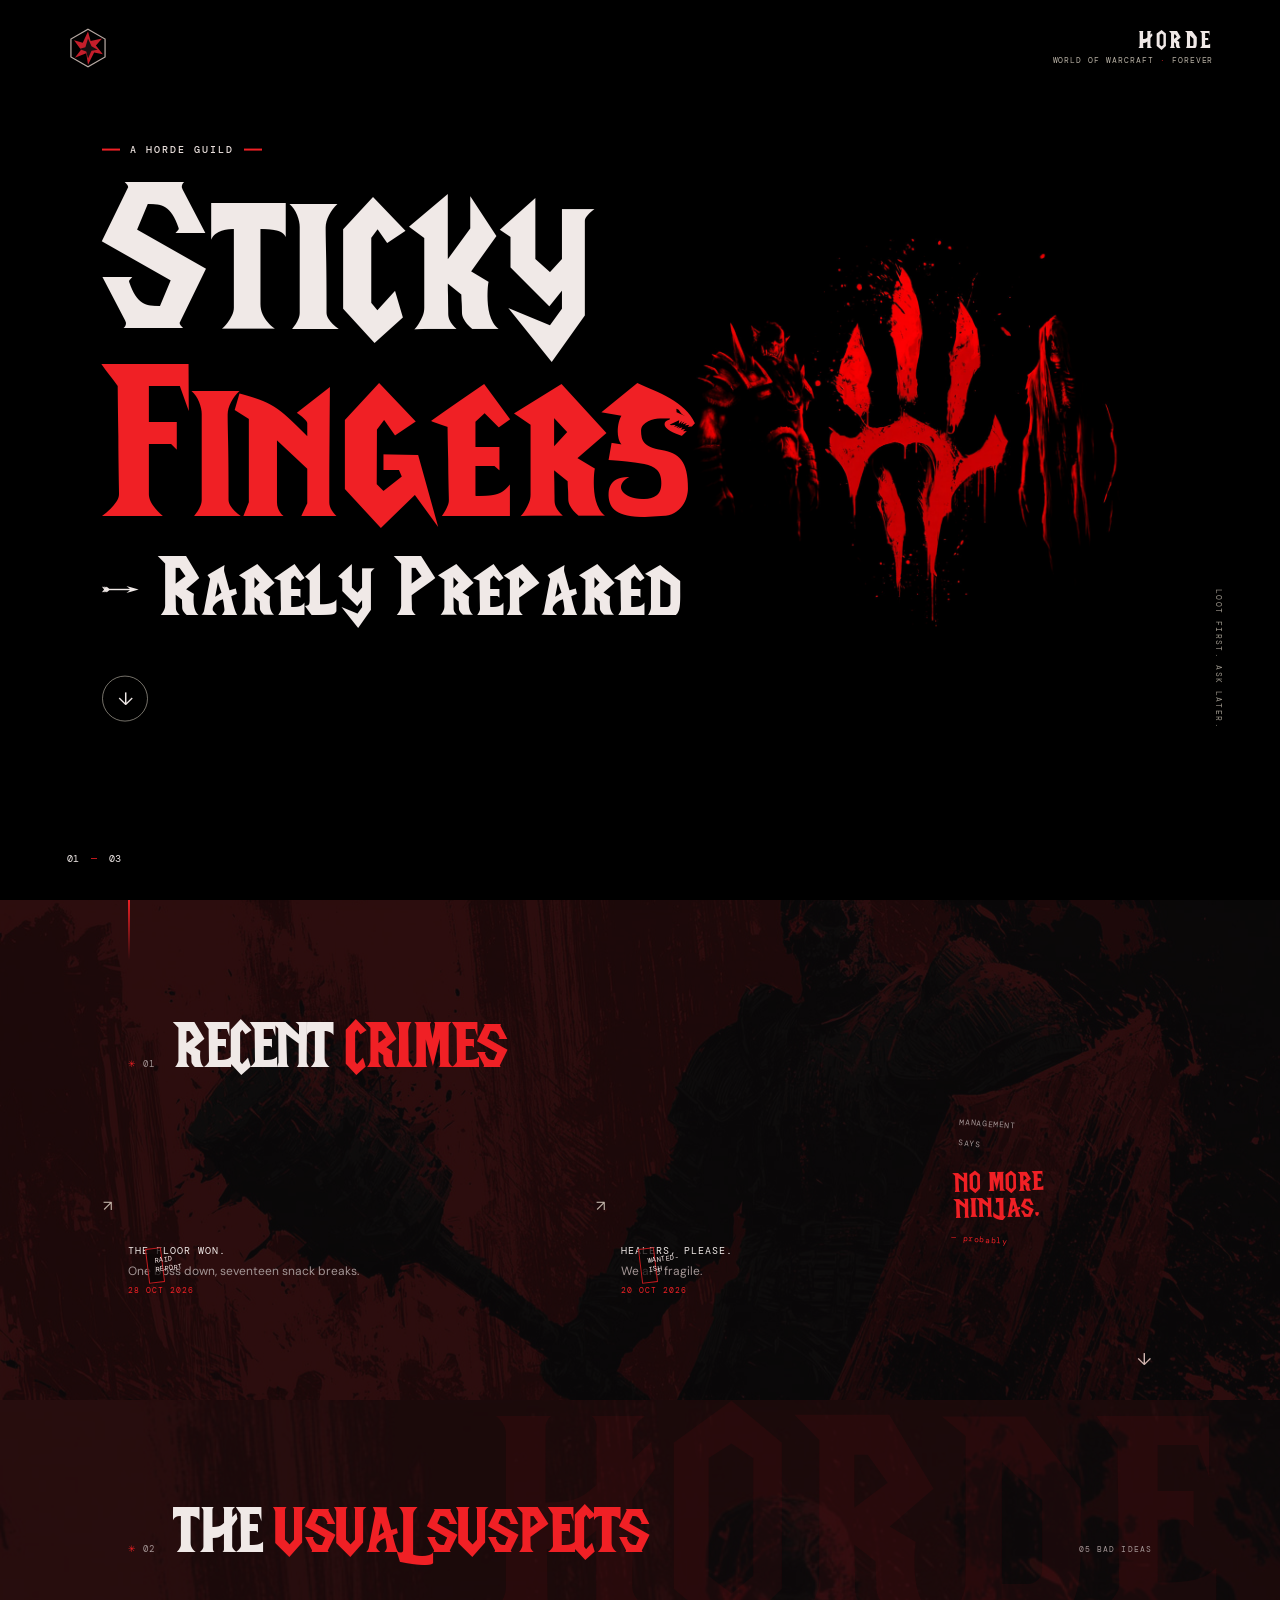
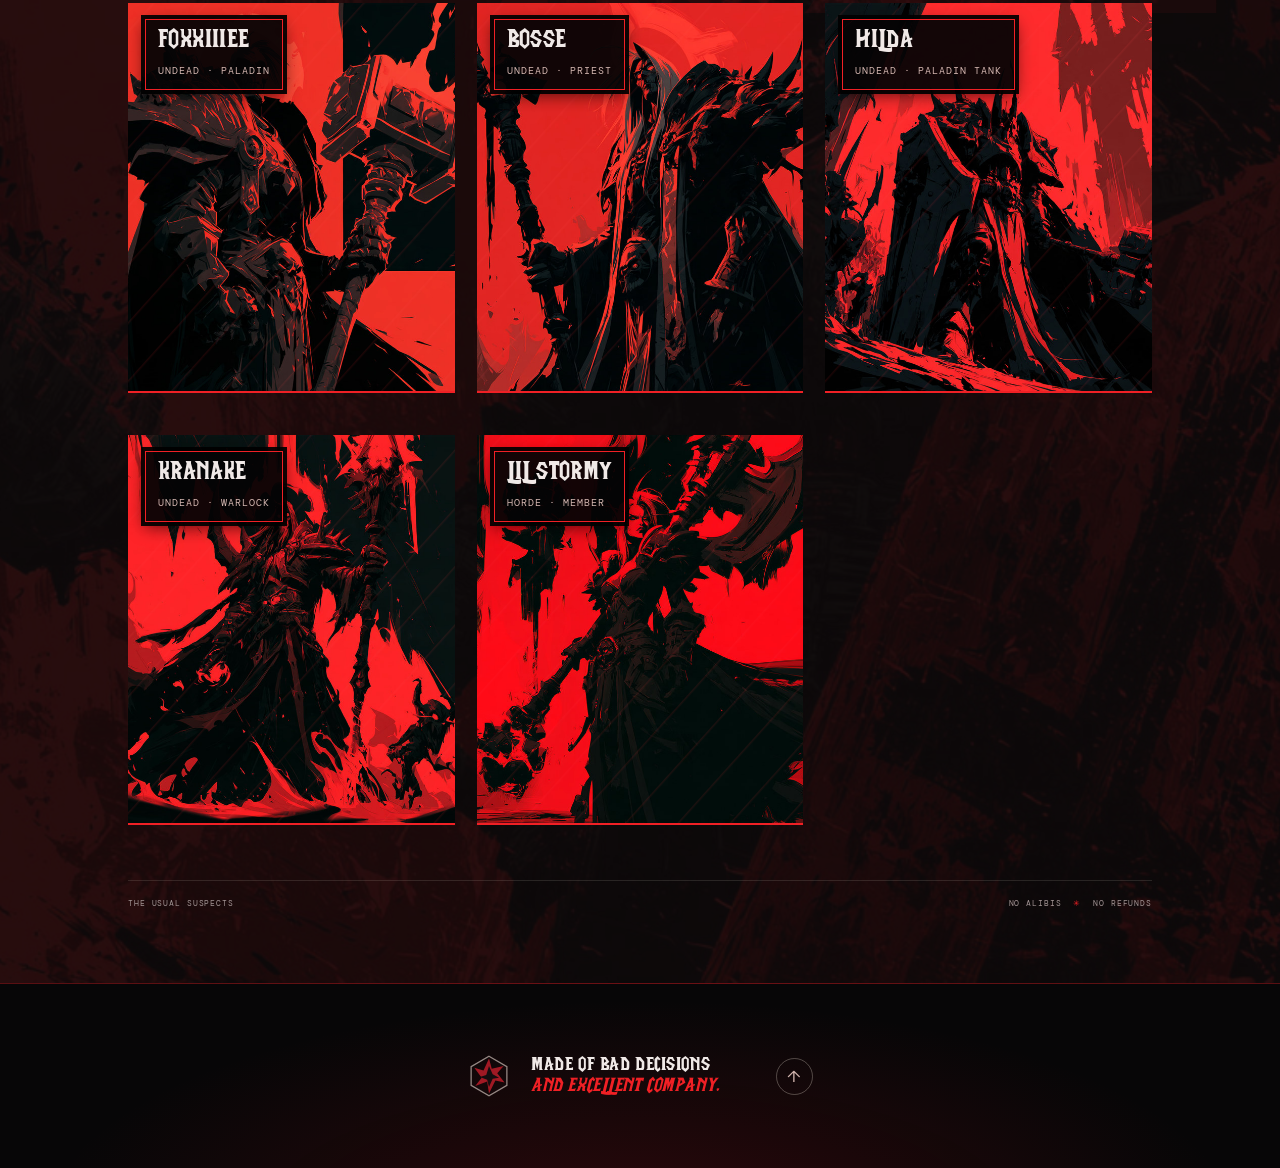
==== index.html @ 840522ec "Restyle roster cards and add Stormy video Co-authored-by: Copilot <223556219+Copilot@users.noreply.g" ====
<!doctype html>
<html lang="en">
  <head>
    <meta charset="utf-8">
    <meta name="viewport" content="width=device-width, initial-scale=1">
    <meta name="theme-color" content="#100f10">
    <meta name="description" content="Sticky Fingers - Rarely Prepared. Horde guild. WoW Forever.">
    <title>Sticky Fingers - Rarely Prepared</title>
    <link rel="icon" type="image/svg+xml" href="assets/sigil.svg">
    <link rel="stylesheet" href="styles.css">
    <script src="script.js" defer></script>
  </head>
  <body class="intro-active">
    <a class="skip-link" href="#main">Skip intro</a>

    <div class="intro" id="intro">
      <img class="intro__art" src="orc2.jpg" alt="">
      <video class="intro__video" muted playsinline aria-hidden="true">
        <source src="assets/intro.mp4" type="video/mp4">
      </video>
      <div class="intro__shade"></div>
      <a class="intro__identity" href="#main" aria-label="Enter Sticky Fingers, Horde guild">
        <img src="assets/sigil.svg" width="72" height="72" alt="">
        <span><b>Sticky<br>Fingers</b><i>HORDE · WORLD OF WARCRAFT FOREVER</i></span>
      </a>
      <button class="intro__skip" id="skipIntro" type="button" aria-label="Skip intro">SKIP <span>↗</span></button>
      <div class="intro__progress"><span></span></div>
    </div>

    <main id="main">
      <section class="cover" id="top" aria-labelledby="guildName">
        <img class="cover__art" src="orc2.jpg" alt="">
        <div class="cover__wash"></div>
        <header class="masthead">
          <a class="masthead__sigil" href="#top" aria-label="Sticky Fingers home"><img src="assets/sigil.svg" alt=""></a>
          <div class="masthead__edition"><b>HORDE</b><span>WORLD OF WARCRAFT <i>·</i> FOREVER</span></div>
        </header>
        <div class="cover__title">
          <span class="cover__overline"><i></i> A HORDE GUILD <i></i></span>
          <h1 id="guildName">Sticky<br><em>Fingers</em><span class="cover__tagline">- Rarely Prepared</span></h1>
          <a class="cover__scroll" href="#dispatches" aria-label="Scroll to dispatches"><span>↓</span></a>
        </div>
        <span class="cover__side-note">LOOT FIRST. ASK LATER.</span>
        <span class="cover__number">01 <i>—</i> 03</span>
      </section>

      <section class="dispatches" id="dispatches" aria-label="Guild dispatches">
        <div class="dispatches__heading">
          <span class="section-mark"><i>✳</i> 01</span>
          <h2>Recent <em>crimes</em></h2>
        </div>
        <div class="story-grid" id="eventGrid" aria-live="polite">
          <div class="dispatches__scribble" aria-label="Management says: no more ninjas">
            <span>MANAGEMENT<br>SAYS</span>
            <b>no more<br>ninjas.</b>
            <i>— probably</i>
          </div>
        </div>
        <p class="events-status" id="eventsStatus" role="status" aria-live="polite">Loading dispatches…</p>
        <a class="dispatches__more" href="#crew" aria-label="See the guild roster">↓</a>
      </section>

      <dialog class="event-dialog" id="eventDialog" aria-labelledby="eventDialogTitle">
        <article class="event-dialog__panel">
          <header class="event-dialog__header">
            <span class="event-dialog__category" id="eventDialogCategory"></span>
            <button class="event-dialog__close" id="closeEventDialog" type="button" aria-label="Close event details">×</button>
          </header>
          <div class="event-dialog__portrait-wrap" id="eventDialogPortraitWrap" hidden>
            <img class="event-dialog__portrait" id="eventDialogPortrait" alt="">
            <video class="event-dialog__portrait-video" id="eventDialogPortraitVideo" muted playsinline loop></video>
          </div>
          <time class="event-dialog__date" id="eventDialogDate"></time>
          <h2 id="eventDialogTitle"></h2>
          <p class="event-dialog__description" id="eventDialogDescription"></p>
          <div class="event-dialog__details" id="eventDialogDetails"></div>
          <dl class="event-dialog__meta" id="eventDialogMeta"></dl>
          <span class="event-dialog__sigil" aria-hidden="true">✳</span>
        </article>
      </dialog>

      <section class="crew" id="crew" aria-labelledby="crewTitle">
        <div class="crew__heading">
          <span class="section-mark"><i>✳</i> 02</span>
          <h2 id="crewTitle">The <em>usual suspects</em></h2>
          <span class="crew__count" id="crewCount">LOADING ROSTER</span>
        </div>
        <div class="crew-grid" id="crewGrid" aria-live="polite"></div>
        <p class="events-status" id="rosterStatus" role="status" aria-live="polite">Loading roster…</p>
        <div class="crew__foot"><span>THE USUAL SUSPECTS</span><span>NO ALIBIS <i>✳</i> NO REFUNDS</span></div>
      </section>

      <footer class="colophon">
        <img src="assets/sigil.svg" alt="" width="44" height="44">
        <p>Made of bad decisions<br><em>and excellent company.</em></p>
        <a href="#top" aria-label="Back to top">↑</a>
      </footer>
    </main>
  </body>
</html>
---- styles.css ----
@import url('https://fonts.googleapis.com/css2?family=Barlow+Condensed:wght@500;600;700;800;900&family=DM+Mono:wght@400;500&family=DM+Sans:wght@400;600;700&display=swap');

@font-face {
  font-family: 'LifeCraft';
  src: url('assets/LifeCraft_Font.ttf') format('truetype');
  font-weight: 400;
  font-style: normal;
  font-display: swap;
}

:root {
  color-scheme: dark;
  --paper: #080708;
  --ink: #f0e9e7;
  --faint: #a39595;
  --rust: #f02025;
  --gold: #d3b6b0;
  --display: 'LifeCraft', 'Barlow Condensed', 'Arial Narrow', Impact, sans-serif;
  --sans: 'DM Sans', Arial, sans-serif;
  --mono: 'DM Mono', 'Courier New', monospace;
}

* { box-sizing: border-box; }
html { scroll-behavior: smooth; scroll-padding-top: 20px; }
body { margin: 0; background: #050405; color: var(--ink); font-family: var(--sans); -webkit-font-smoothing: antialiased; }
body.intro-active { overflow: hidden; }
::selection { color: var(--paper); background: var(--gold); }
a { color: inherit; text-decoration: none; }
button { font: inherit; }
.skip-link { position: fixed; z-index: 50; top: 10px; left: 10px; padding: 10px 14px; transform: translateY(-150%); background: var(--ink); color: var(--paper); }
.skip-link:focus { transform: translateY(0); }

.intro { position: fixed; z-index: 40; inset: 0; overflow: hidden; background: #0c0b0b; transition: opacity 1s ease, visibility 1s ease; }
.intro.is-gone { opacity: 0; visibility: hidden; pointer-events: none; }
.intro__art { position: absolute; width: 100%; height: 100%; object-fit: cover; transform: scale(1.09); animation: intro-drift 6s ease-out both; }
.intro__video { position: absolute; width: 100%; height: 100%; object-fit: cover; opacity: 0; transition: opacity .8s ease; }
.intro__video.is-ready { opacity: 1; }
.intro__shade { position: absolute; inset: 0; background: linear-gradient(90deg, rgba(10,9,10,.5), transparent 70%), linear-gradient(0deg, rgba(9,8,9,.65), transparent 28%); }
.intro__identity { position: absolute; top: 50%; left: 50%; display: flex; align-items: center; gap: 20px; transform: translate(-50%,-50%); animation: sigil-in 1.4s .5s both; }
.intro__identity img { display: block; width: clamp(76px, 12vw, 150px); height: auto; filter: drop-shadow(0 0 22px rgba(197,30,43,.35)); }
.intro__identity span { display: flex; flex-direction: column; gap: 4px; }
.intro__identity b { color: #eee8e5; font: 400 clamp(42px,8vw,96px)/.8 var(--display); letter-spacing: .025em; }
.intro__identity i { color: rgba(232,223,208,.72); font: normal 8px var(--mono); letter-spacing: .18em; white-space: nowrap; }
.intro__skip { position: absolute; top: 35px; right: 5vw; padding: 12px; border: 0; background: transparent; color: rgba(232,223,208,.72); font: 9px var(--mono); letter-spacing: .14em; cursor: pointer; }
.intro__skip span { color: var(--gold); padding-left: 6px; }
.intro__progress { position: absolute; right: 5vw; bottom: 34px; left: 5vw; height: 1px; background: rgba(232,223,208,.25); }
.intro__progress span { display: block; width: 100%; height: 100%; background: var(--rust); transform: scaleX(0); transform-origin: left; animation: progress 4.3s linear both; }

.cover { position: relative; min-height: 740px; height: 100svh; max-height: 1050px; overflow: hidden; isolation: isolate; background: #000; }
.cover__art { position: absolute; z-index: 0; top: 48%; right: 2%; width: 54%; height: 76%; object-fit: contain; object-position: right center; transform: translateY(-50%); mask-image: linear-gradient(to right, transparent 0%, #000 18%, #000 100%); animation: cover-reveal 2.2s cubic-bezier(.15,.7,.25,1) both; }
.cover__wash { display: none; }
.masthead { position: absolute; z-index: 2; top: 0; left: 0; right: 0; display: flex; align-items: center; justify-content: space-between; padding: 27px 5.2vw; }
.masthead__sigil img { display: block; width: 42px; height: 42px; }
.masthead__edition { display: flex; flex-direction: column; align-items: flex-end; gap: 2px; color: rgba(232,223,208,.78); }
.masthead__edition b { color: #f0e9e7; font: 400 24px/.9 var(--display); letter-spacing: .14em; }
.masthead__edition span { font: 8px var(--mono); letter-spacing: .12em; }
.masthead__edition i { color: var(--rust); font-style: normal; }
.cover__title { position: absolute; z-index: 2; top: 48%; left: 8vw; transform: translateY(-50%); }
.cover__overline { display: flex; align-items: center; gap: 10px; color: #e8dedb; font: 500 10px var(--mono); letter-spacing: .2em; animation: rise-in .8s .2s both; }
.cover__overline i { display: block; width: 18px; height: 2px; background: var(--rust); }
.cover h1 { margin: 22px 0 0; font: 400 clamp(112px, 17vw, 226px)/.86 var(--display); letter-spacing: .01em; animation: rise-in 1.1s .35s both; }
.cover h1 em { color: var(--rust); font-weight: 400; font-style: normal; }
.cover__tagline { display: block; margin-top: .08em; color: var(--ink); font: 400 84px/.82 var(--display); letter-spacing: .01em; }
.cover__scroll { display: grid; width: 46px; height: 46px; place-items: center; margin-top: 48px; border: 1px solid rgba(232,223,208,.5); border-radius: 50%; color: var(--ink); font-size: 18px; transition: color .25s, border-color .25s, transform .25s; }
.cover__scroll:hover { transform: translateY(5px); border-color: var(--gold); color: var(--gold); }
.cover__side-note { position: absolute; z-index: 2; right: 4.4vw; bottom: 19%; writing-mode: vertical-rl; color: rgba(232,223,208,.65); font: 8px var(--mono); letter-spacing: .17em; }
.cover__number { position: absolute; z-index: 2; bottom: 35px; left: 5.2vw; color: var(--ink); font: 10px var(--mono); }
.cover__number i { padding: 0 6px; color: var(--rust); font-style: normal; }

.dispatches { position: relative; isolation: isolate; padding: 120px 10vw 105px; overflow: hidden; background: #090708; }
.dispatches::before { content: ""; position: absolute; z-index: 1; top: 0; left: 10vw; width: 2px; height: 60px; background: linear-gradient(var(--rust), transparent); }
.dispatches::after, .crew::after { position: absolute; z-index: -1; inset: 0; content: ""; background: url("undead-art.jpg") center 42% / cover no-repeat; opacity: .14; mix-blend-mode: screen; pointer-events: none; }
.dispatches > *, .crew > * { position: relative; z-index: 1; }
.dispatches__heading, .crew__heading { display: flex; align-items: baseline; gap: 18px; margin-bottom: 35px; }
.section-mark { color: var(--faint); font: 9px var(--mono); letter-spacing: .12em; white-space: nowrap; }
.section-mark i { color: var(--rust); font-style: normal; }
.dispatches h2, .crew h2 { margin: 0; font: 400 clamp(42px, 5vw, 66px)/.94 var(--display); letter-spacing: -.025em; text-transform: uppercase; }
.dispatches h2 em, .crew h2 em { color: var(--rust); font-weight: 400; font-style: normal; }
.story-grid { display: grid; grid-template-columns: 1.25fr .8fr .55fr; align-items: end; gap: 24px; }
.story { display: block; min-width: 0; color: inherit; font: inherit; text-align: left; }
button.story { padding: 0; border: 0; background: transparent; cursor: pointer; }
.story:focus-visible { outline: 2px solid var(--rust); outline-offset: 6px; }
.story__image { position: relative; height: clamp(235px, 29vw, 375px); overflow: hidden; isolation: isolate; background: #17090b; transition: filter .35s; }
.story:hover .story__image { filter: brightness(1.16); }
.story__image::before { content: ""; position: absolute; z-index: -1; inset: 0; background: linear-gradient(150deg, #481016, #211014 57%, #080708); transition: transform .6s cubic-bezier(.2,.8,.2,1); }
.story:hover .story__image::before { transform: scale(1.06); }
.story__image--raid::before { background: radial-gradient(ellipse at 68% 32%, #f02025, transparent 27%), linear-gradient(160deg, transparent 40%, rgba(9,9,10,.8) 41%), linear-gradient(130deg, #701019, #241014 66%, #080708); }
.story__image--recruit::before { background: radial-gradient(ellipse at 47% 25%, #b11b25, transparent 26%), linear-gradient(150deg, transparent 40%, rgba(9,9,10,.7) 41%), linear-gradient(130deg, #49131a, #1d1114 65%, #080708); }
.story__image--other::before { background: radial-gradient(ellipse at 48% 30%, #e01c25, transparent 28%), linear-gradient(150deg, transparent 40%, rgba(9,9,10,.75) 41%), #15090b; }
.story__image::after { position: absolute; z-index: 1; inset: 0; content: ""; opacity: .24; background: repeating-linear-gradient(132deg, transparent 0 12px, rgba(238,32,37,.42) 13px, transparent 15px 29px), repeating-linear-gradient(24deg, transparent 0 41px, rgba(0,0,0,.6) 42px, transparent 47px 76px); mix-blend-mode: screen; pointer-events: none; }
.story__photo { position: absolute; z-index: 0; inset: 0; width: 100%; height: 100%; object-fit: cover; }
.story__sun, .story__moon { position: absolute; top: 14%; right: 17%; width: 34%; aspect-ratio: 1; border-radius: 50%; background: radial-gradient(circle at 38% 36%, #fa282a, #78111a 65%, transparent 68%); box-shadow: 0 0 45px rgba(220,20,30,.19); }
.story__moon { top: 18%; right: 32%; width: 28%; background: radial-gradient(circle at 38% 36%, #b8a9a0, #564448 67%, transparent 70%); }
.story__silhouette { position: absolute; right: 22%; bottom: -7%; width: 33%; height: 73%; background: linear-gradient(90deg,#09090a,#181414); clip-path: polygon(39% 0,61% 5%,72% 21%,67% 37%,83% 49%,100% 100%,0 100%,16% 53%,34% 39%,28% 22%); filter: drop-shadow(5px 0 10px rgba(0,0,0,.4)); }
.story--small .story__silhouette { right: 29%; width: 29%; height: 64%; }
.story__stamp { position: absolute; z-index: 2; top: 19px; left: 19px; max-width: 70%; padding: 7px; border: 1px solid rgba(240,32,37,.8); background: rgba(8,5,6,.72); color: #fff0ef; font: 7px/1.35 var(--mono); letter-spacing: .08em; text-transform: uppercase; transform: rotate(-7deg); }
.story__arrow { position: absolute; right: 16px; bottom: 13px; z-index: 2; color: rgba(232,223,208,.8); font-size: 15px; transition: transform .25s; }
.story:hover .story__arrow { transform: translate(3px,-3px); }
.story__caption { display: flex; flex-direction: column; gap: 6px; padding-top: 15px; }
.story__caption b { font: 10px var(--mono); letter-spacing: .1em; text-transform: uppercase; }
.story__caption i { color: var(--faint); font: 12px var(--sans); font-style: normal; }
.story__caption time { color: var(--rust); font: 8px var(--mono); letter-spacing: .12em; text-transform: uppercase; }
.dispatches__scribble { position: relative; min-height: 180px; padding: 0 8px 28px; color: var(--faint); transform: rotate(4deg); }
.dispatches__scribble > span, .dispatches__scribble > i { font: 8px/1.5 var(--mono); letter-spacing: .08em; }
.dispatches__scribble b { display: block; margin: 13px 0 8px; color: var(--rust); font: 400 27px/.98 var(--display); letter-spacing: .025em; text-transform: uppercase; transform: rotate(-5deg); }
.dispatches__scribble > i { color: var(--rust); }
.dispatches__more { position: absolute; bottom: 30px; right: 10vw; color: var(--gold); font-size: 17px; }

.crew { position: relative; isolation: isolate; padding: 105px 10vw 75px; overflow: hidden; background: #0c0809; }
.crew::before { content: "HORDE"; position: absolute; z-index: 0; top: 30px; left: 38%; color: rgba(240,32,37,.055); font: 400 22vw/.8 var(--display); letter-spacing: .03em; pointer-events: none; }
.crew::after { background-position: 70% center; opacity: .11; }
.crew__heading { position: relative; margin-bottom: 38px; }
.crew__count { margin-left: auto; color: var(--faint); font: 8px var(--mono); letter-spacing: .14em; }
.crew-grid { position: relative; display: grid; grid-template-columns: repeat(3,minmax(0,1fr)); gap: 42px 22px; }
.member { min-width: 0; }
.member__art { position: relative; overflow: hidden; height: clamp(230px, 31vw, 390px); background: #19080b; isolation: isolate; border-bottom: 2px solid var(--rust); }
.member__art::before { position: absolute; z-index: -1; inset: 0; content: ""; background: radial-gradient(ellipse at 49% 35%, var(--glow), transparent 48%), linear-gradient(145deg,var(--tone),#080708 82%); }
.member__art::after { position: absolute; z-index: 1; inset: 0; content: ""; opacity: .32; background: repeating-linear-gradient(132deg,transparent 0 18px,rgba(240,32,37,.34) 19px,transparent 21px 39px), linear-gradient(180deg,rgba(0,0,0,.12),transparent 40%,rgba(0,0,0,.48)); pointer-events: none; mix-blend-mode: screen; }
.member__art--orc { --tone:#391115; --glow:#e11b25; }
.member__art--troll { --tone:#291014; --glow:#9d1720; }
.member__art--undead { --tone:#281014; --glow:#8c171f; }
.member__art--tauren { --tone:#301014; --glow:#8d1b23; }
.member__art--elf { --tone:#391115; --glow:#e01b25; }
.member__art--shaman { --tone:#261014; --glow:#80171f; }
.member__trigger { display: block; width: 100%; padding: 0; border: 0; background: transparent; color: inherit; text-align: left; cursor: pointer; }
.member__trigger:focus-visible { outline: 2px solid var(--rust); outline-offset: 6px; }
.member__art > img, .member__video { position: absolute; z-index: 0; inset: 0; width: 100%; height: 100%; object-fit: cover; object-position: center; transition: transform .65s cubic-bezier(.2,.8,.2,1), opacity .25s; }
.member__art > img { transform: scale(1); }
.member__video { opacity: 0; pointer-events: none; }
.member__video.is-playing { opacity: 1; }
.member__trigger:hover .member__art > img { transform: scale(1.045) translateY(-5px); }
.member__label { position: absolute; z-index: 3; top: 16px; left: 17px; max-width: calc(100% - 34px); padding: 9px 12px 10px; border: 1px solid var(--rust); outline: 4px solid rgba(0,0,0,.92); background: rgba(5,4,5,.94); box-shadow: 0 5px 16px rgba(0,0,0,.65); }
.member__label h3 { margin: 0 0 5px; color: var(--ink); font: 400 25px/.95 var(--display); letter-spacing: .015em; text-transform: uppercase; }
.member__class { color: #d3b6b0; font: 10px/1.3 var(--mono); letter-spacing: .1em; text-transform: uppercase; }
.crew__foot { position: relative; display: flex; justify-content: space-between; margin-top: 55px; padding-top: 17px; border-top: 1px solid rgba(232,223,208,.13); color: var(--faint); font: 8px var(--mono); letter-spacing: .11em; }
.crew__foot i { padding: 0 6px; color: var(--rust); font-style: normal; }

.colophon { display: flex; align-items: center; justify-content: center; gap: 20px; min-height: 185px; padding: 30px 7vw; border-top: 1px solid rgba(240,32,37,.35); background: radial-gradient(ellipse at 50% 130%,rgba(190,18,28,.2),transparent 66%),#070607; }
.colophon > img { opacity: .8; }
.colophon p { margin: 0; font: 400 19px/1.1 var(--display); letter-spacing: .03em; text-transform: uppercase; }
.colophon p em { color: var(--rust); }
.colophon > a { display: grid; width: 37px; height: 37px; place-items: center; margin-left: 36px; border: 1px solid rgba(232,223,208,.3); border-radius: 50%; color: var(--gold); }

.events-status { margin: 20px 0 0; color: var(--faint); font: 10px var(--mono); letter-spacing: .08em; }
.events-status[hidden] { display: none; }

.event-dialog { position: fixed; inset: 0 0 0 auto; width: min(560px, 100%); max-width: none; height: 100%; max-height: none; margin: 0; padding: 0; overflow: visible; border: 0; background: transparent; color: var(--ink); }
.event-dialog::backdrop { background: rgba(0,0,0,.78); }
.event-dialog__panel { position: relative; display: flex; width: 100%; height: 100%; flex-direction: column; padding: clamp(32px, 6vw, 70px); overflow-y: auto; border-left: 2px solid var(--rust); background: linear-gradient(145deg,rgba(47,8,12,.98),rgba(8,7,8,.99) 43%), url("undead-art.jpg") 61% center / cover; box-shadow: -30px 0 90px rgba(0,0,0,.5); transform: translateX(100%); transition: transform .42s cubic-bezier(.2,.75,.2,1); }
.event-dialog__panel.is-visible { transform: translateX(0); }
.event-dialog__header { display: flex; align-items: center; justify-content: space-between; gap: 20px; padding-bottom: 20px; border-bottom: 1px solid rgba(240,32,37,.38); }
.event-dialog__category { color: var(--rust); font: 9px var(--mono); letter-spacing: .16em; text-transform: uppercase; }
.event-dialog__close { display: grid; width: 42px; height: 42px; place-items: center; border: 1px solid rgba(240,32,37,.6); background: rgba(0,0,0,.35); color: var(--ink); font-size: 27px; cursor: pointer; transition: background .2s, color .2s; }
.event-dialog__close:hover { background: var(--rust); color: #080708; }
.event-dialog__portrait-wrap { position: relative; width: min(100%, 360px); max-height: 42vh; aspect-ratio: 1; align-self: center; margin: auto 0 24px; border-bottom: 2px solid var(--rust); }
.event-dialog__portrait-wrap[hidden], .event-dialog__portrait[hidden], .event-dialog__portrait-video[hidden] { display: none; }
.event-dialog__portrait, .event-dialog__portrait-video { position: absolute; inset: 0; width: 100%; height: 100%; object-fit: cover; }
.event-dialog__portrait.is-covered { visibility: hidden; }
.event-dialog__portrait-video { background: #080708; opacity: 0; transition: opacity .25s; }
.event-dialog__portrait-video.is-playing { opacity: 1; }
.event-dialog__date { margin-top: auto; padding-top: 60px; color: var(--faint); font: 9px var(--mono); letter-spacing: .14em; text-transform: uppercase; }
.event-dialog h2 { margin: 18px 0 24px; color: #fff2f0; font: 400 clamp(48px, 9vw, 86px)/.9 var(--display); letter-spacing: .015em; }
.event-dialog__description { margin: 0; color: var(--rust); font: 400 28px/1 var(--display); }
.event-dialog__panel--character .event-dialog__description { color: #d3c7c5; font: 14px/1.8 var(--sans); }
.event-dialog__details { margin-top: 20px; color: #d3c7c5; font-size: 14px; line-height: 1.8; }
.event-dialog__meta { display: grid; gap: 14px; margin: 34px 0 0; padding-top: 20px; border-top: 1px solid rgba(240,32,37,.24); }
.event-dialog__meta > div { display: grid; grid-template-columns: 72px 1fr; gap: 12px; }
.event-dialog__meta dt { color: var(--rust); font: 8px var(--mono); letter-spacing: .12em; text-transform: uppercase; }
.event-dialog__meta dd { margin: 0; color: var(--ink); font-size: 12px; }
.event-dialog__sigil { margin-top: auto; padding-top: 52px; color: rgba(240,32,37,.42); font-size: 24px; text-align: right; }

@keyframes progress { to { transform: scaleX(1); } }
@keyframes intro-drift { from { transform: scale(1.16); filter: brightness(.55); } to { transform: scale(1); filter: brightness(.88); } }
@keyframes sigil-in { from { opacity: 0; transform: translate(-50%,-44%) scale(.8); } to { opacity: 1; transform: translate(-50%,-50%) scale(1); } }
@keyframes cover-reveal { from { opacity: 0; filter: brightness(.55); } to { opacity: 1; filter: brightness(1); } }
@keyframes rise-in { from { opacity: 0; translate: 0 18px; } to { opacity: 1; translate: 0 0; } }

@media (max-width: 760px) {
  .cover { min-height: 690px; }
  .cover__art { top: 7%; right: -3%; width: 76%; height: 42%; object-position: right center; transform: none; mask-image: linear-gradient(to right, transparent 0%, #000 18%, #000 100%); }
  .masthead { padding: 20px 6vw; }
  .masthead__sigil img { width: 36px; height: 36px; }
  .masthead__edition { font-size: 8px; }
  .masthead__edition b { font-size: 20px; }
  .masthead__edition span { font-size: 7px; }
  .cover__title { left: 7vw; top: 58%; }
  .cover h1 { font-size: clamp(104px,20vw,154px); }
  .cover__side-note { right: 5vw; bottom: 12%; font-size: 7px; }
  .dispatches, .crew { padding: 80px 7vw 70px; }
  .dispatches::before { left: 7vw; height: 40px; }
  .story-grid { grid-template-columns: 1fr 1fr; gap: 24px 15px; }
  .story__image { height: clamp(205px, 47vw, 320px); }
  .story--large { grid-column: span 2; }
  .story--large .story__image { height: clamp(260px, 65vw, 410px); }
  .dispatches__scribble { grid-column: span 2; min-height: 100px; padding: 5px 20px; }
  .dispatches__scribble b { display: inline-block; margin: 8px 15px; font-size: 23px; }
  .crew-grid { gap: 30px 13px; }
  .member__art { height: clamp(190px, 51vw, 300px); }
  .member__trigger h3 { font-size: 17px; }
  .member__class { font-size: 7px; letter-spacing: .08em; }
  .crew__count { font-size: 7px; }
}
@media (max-width: 420px) {
  .cover { min-height: 650px; height: 94svh; }
  .cover__art { top: 8%; width: 78%; height: 39%; transform: none; }
  .cover__overline { font-size: 8px; }
  .cover__title { left: 6vw; top: 56%; }
  .cover h1 { font-size: 25vw; }
  .masthead__edition { letter-spacing: .1em; }
  .dispatches__heading, .crew__heading { gap: 11px; }
  .dispatches h2, .crew h2 { font-size: 35px; }
  .section-mark { font-size: 8px; }
  .story-grid { gap: 21px 12px; }
  .story__caption b { font-size: 8px; }
  .story__caption i { font-size: 13px; }
  .crew__heading { flex-wrap: wrap; }
  .crew__count { width: 100%; margin-left: 34px; }
  .crew-grid { gap: 26px 11px; }
  .member__art { height: 48vw; }
  .member__trigger h3 { font-size: 15px; }
  .colophon { gap: 13px; }
  .colophon > img { width: 36px; height: 36px; }
  .colophon p { font-size: 16px; }
  .colophon > a { width: 32px; height: 32px; margin-left: 8px; }
}
@media (prefers-reduced-motion: reduce) {
  *,*::before,*::after { scroll-behavior: auto !important; animation-duration: .01ms !important; animation-iteration-count: 1 !important; transition-duration: .01ms !important; }
}
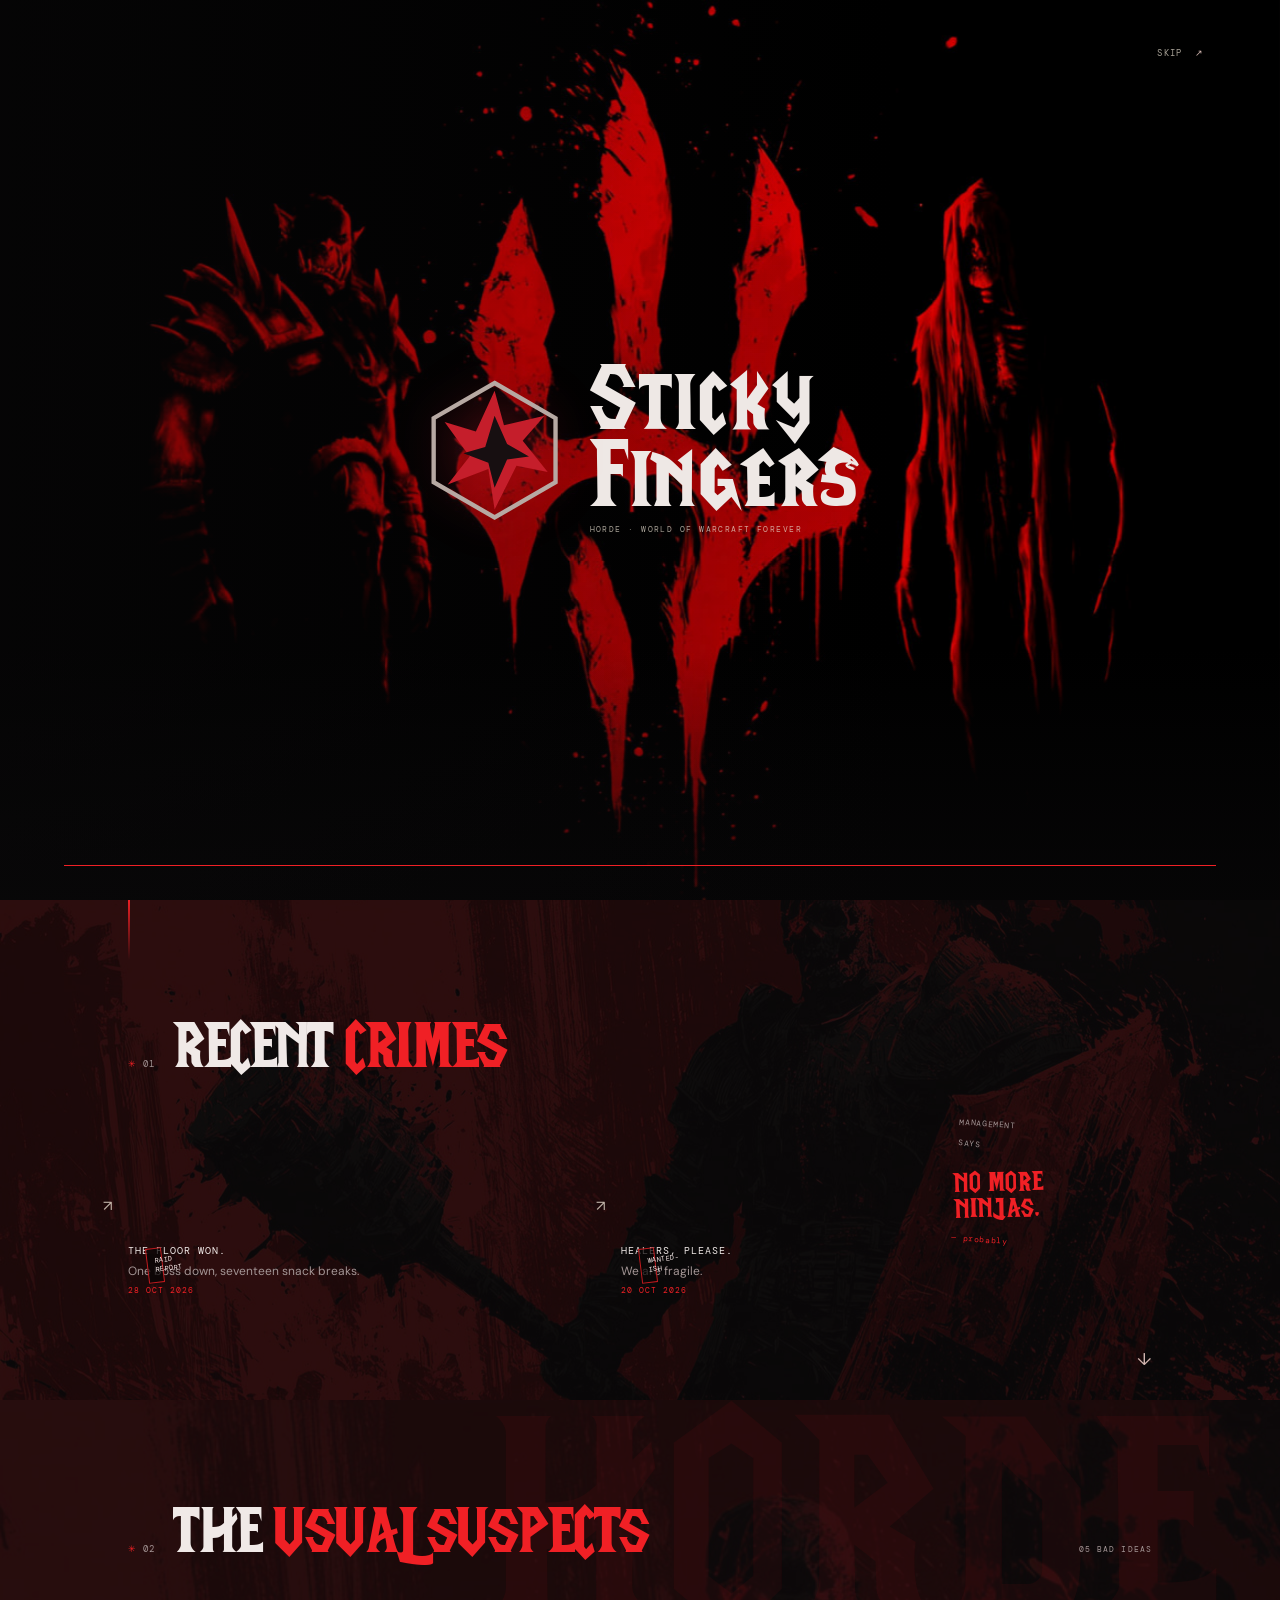
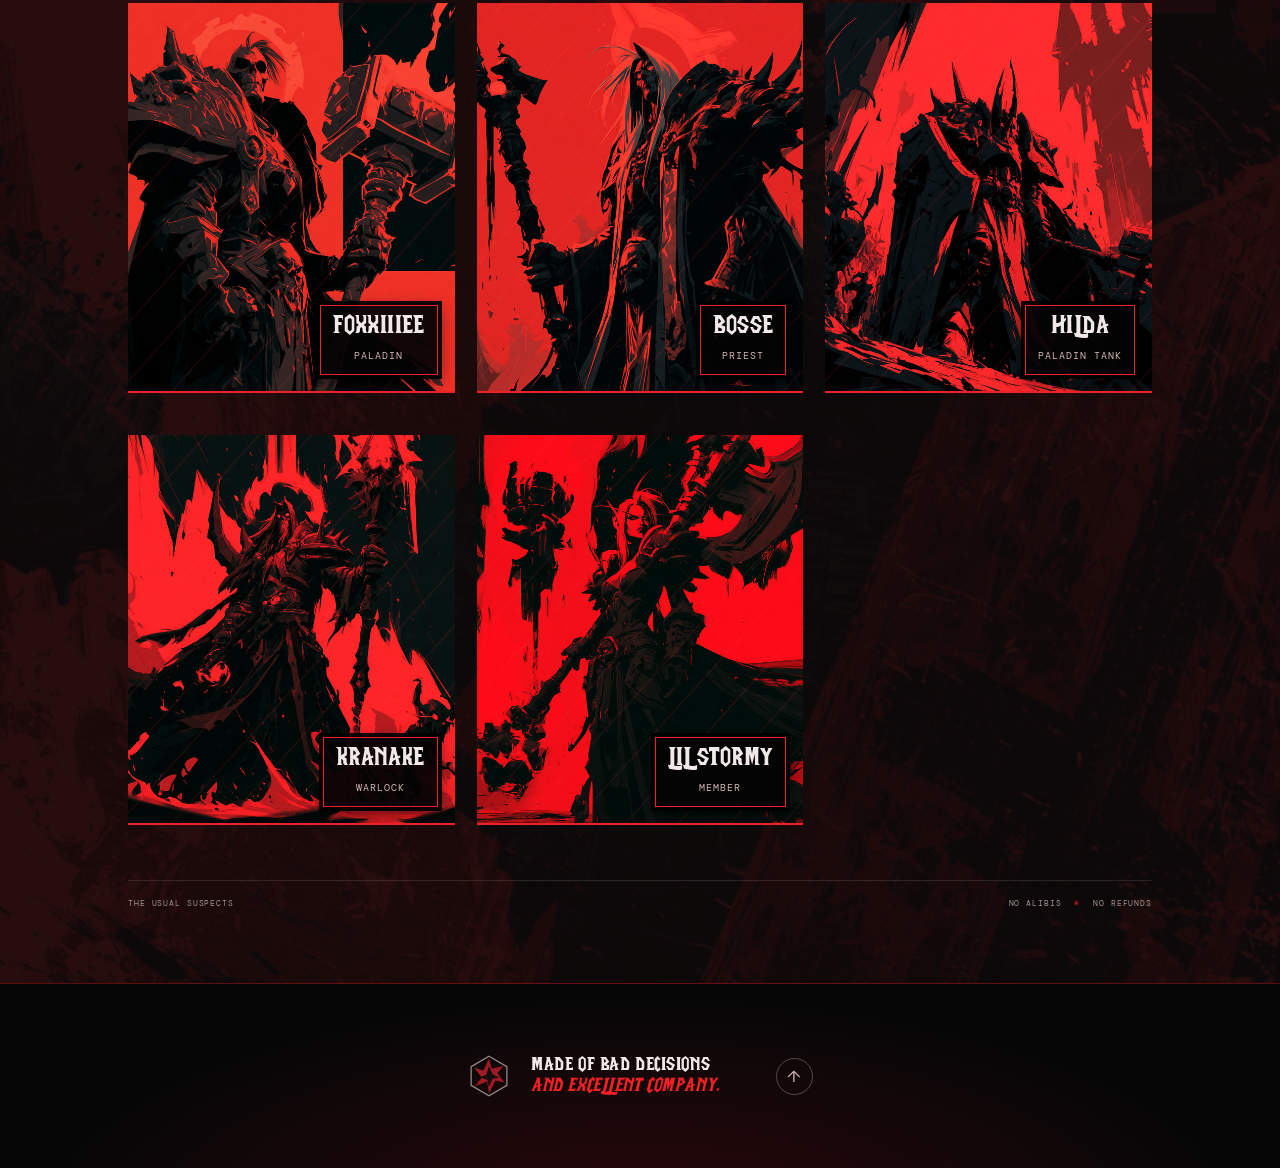
==== commit 3d214742: "Split race from class and refine roster cards - Store race and class as separate roster fields; card" ====
--- a/index.html
+++ b/index.html
@@ -7,8 +7,8 @@
     <meta name="description" content="Sticky Fingers - Rarely Prepared. Horde guild. WoW Forever.">
     <title>Sticky Fingers - Rarely Prepared</title>
     <link rel="icon" type="image/svg+xml" href="assets/sigil.svg">
-    <link rel="stylesheet" href="styles.css">
-    <script src="script.js" defer></script>
+    <link rel="stylesheet" href="styles.css?v=4">
+    <script src="script.js?v=4" defer></script>
   </head>
   <body class="intro-active">
     <a class="skip-link" href="#main">Skip intro</a>
--- a/styles.css
+++ b/styles.css
@@ -128,8 +128,8 @@
 .member__art > img { transform: scale(1); }
 .member__video { opacity: 0; pointer-events: none; }
 .member__video.is-playing { opacity: 1; }
-.member__trigger:hover .member__art > img { transform: scale(1.045) translateY(-5px); }
-.member__label { position: absolute; z-index: 3; top: 16px; left: 17px; max-width: calc(100% - 34px); padding: 9px 12px 10px; border: 1px solid var(--rust); outline: 4px solid rgba(0,0,0,.92); background: rgba(5,4,5,.94); box-shadow: 0 5px 16px rgba(0,0,0,.65); }
+.member__trigger:hover .member__art:not(.member__art--video) > img { transform: scale(1.045) translateY(-5px); }
+.member__label { position: absolute; z-index: 3; right: 17px; bottom: 16px; text-align: center; max-width: calc(100% - 34px); padding: 9px 12px 10px; border: 1px solid var(--rust); outline: 4px solid rgba(0,0,0,.92); background: rgba(5,4,5,.94); box-shadow: 0 5px 16px rgba(0,0,0,.65); }
 .member__label h3 { margin: 0 0 5px; color: var(--ink); font: 400 25px/.95 var(--display); letter-spacing: .015em; text-transform: uppercase; }
 .member__class { color: #d3b6b0; font: 10px/1.3 var(--mono); letter-spacing: .1em; text-transform: uppercase; }
 .crew__foot { position: relative; display: flex; justify-content: space-between; margin-top: 55px; padding-top: 17px; border-top: 1px solid rgba(232,223,208,.13); color: var(--faint); font: 8px var(--mono); letter-spacing: .11em; }
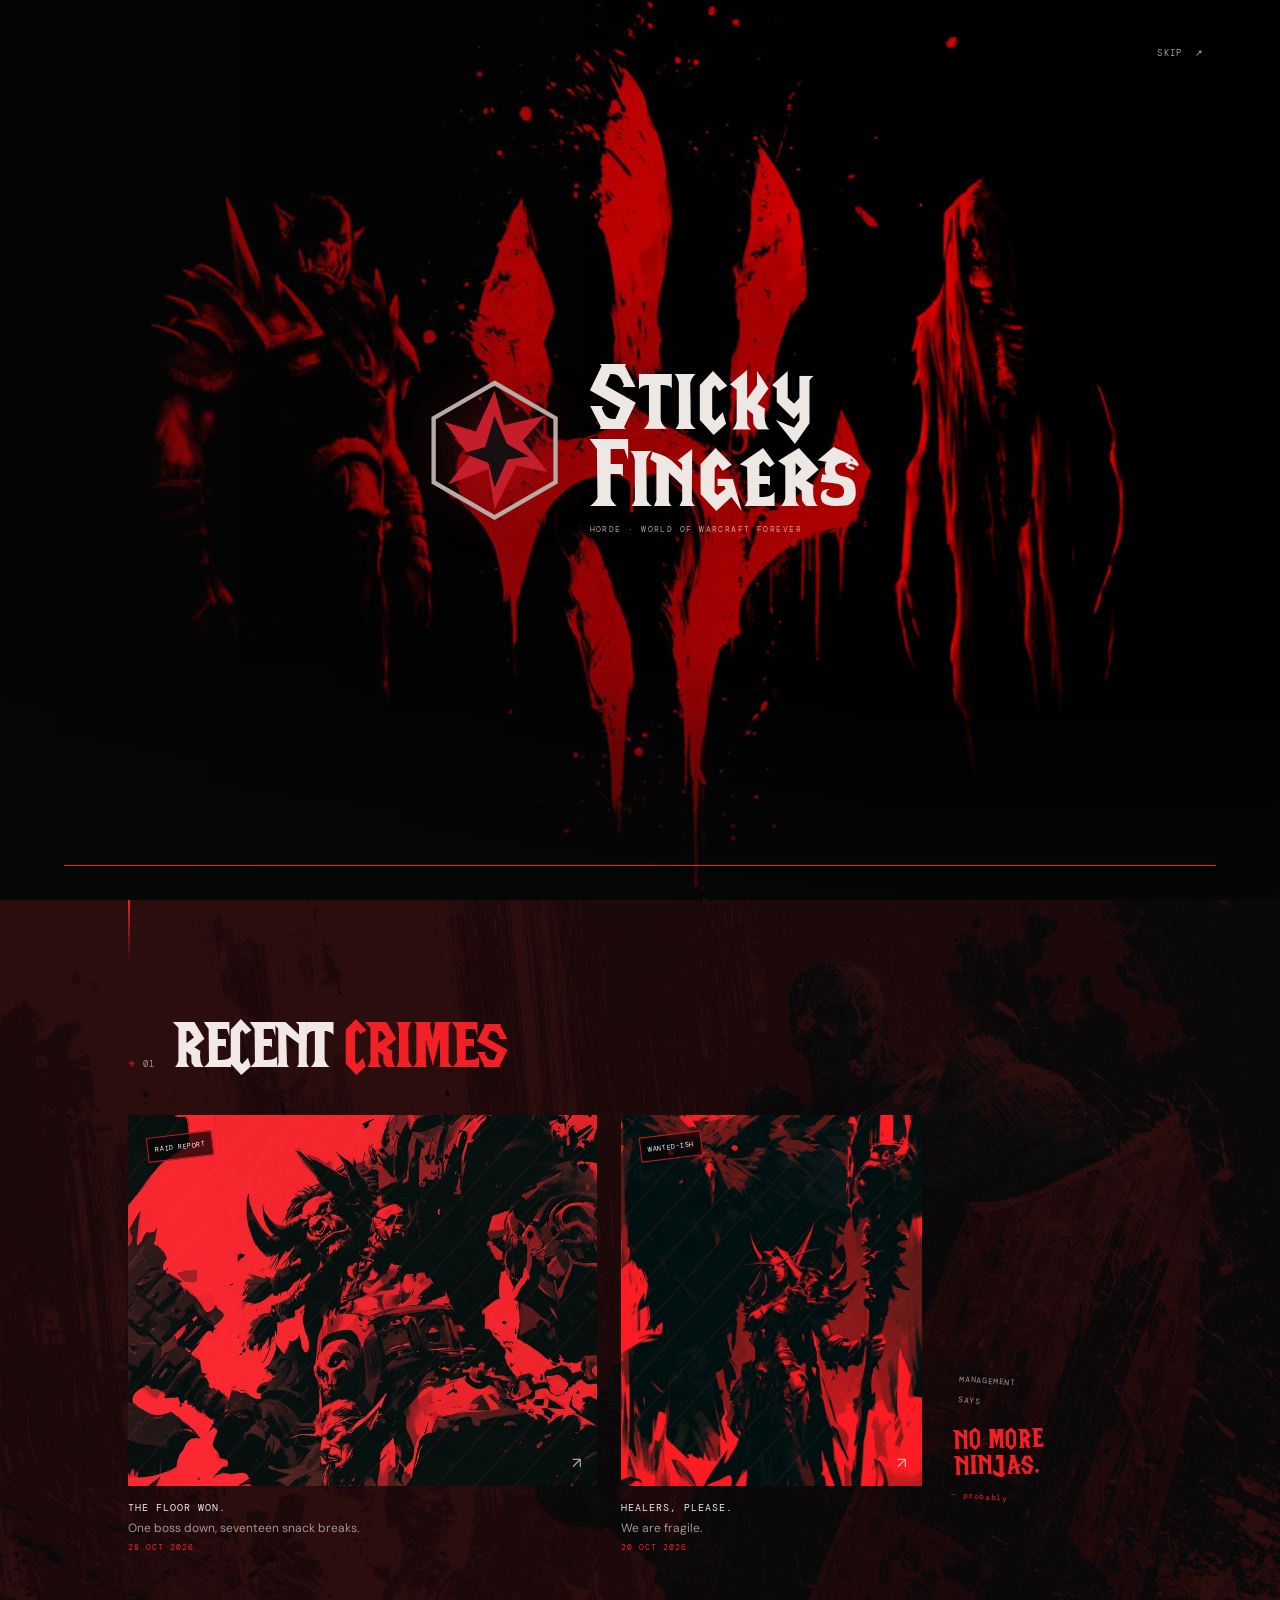
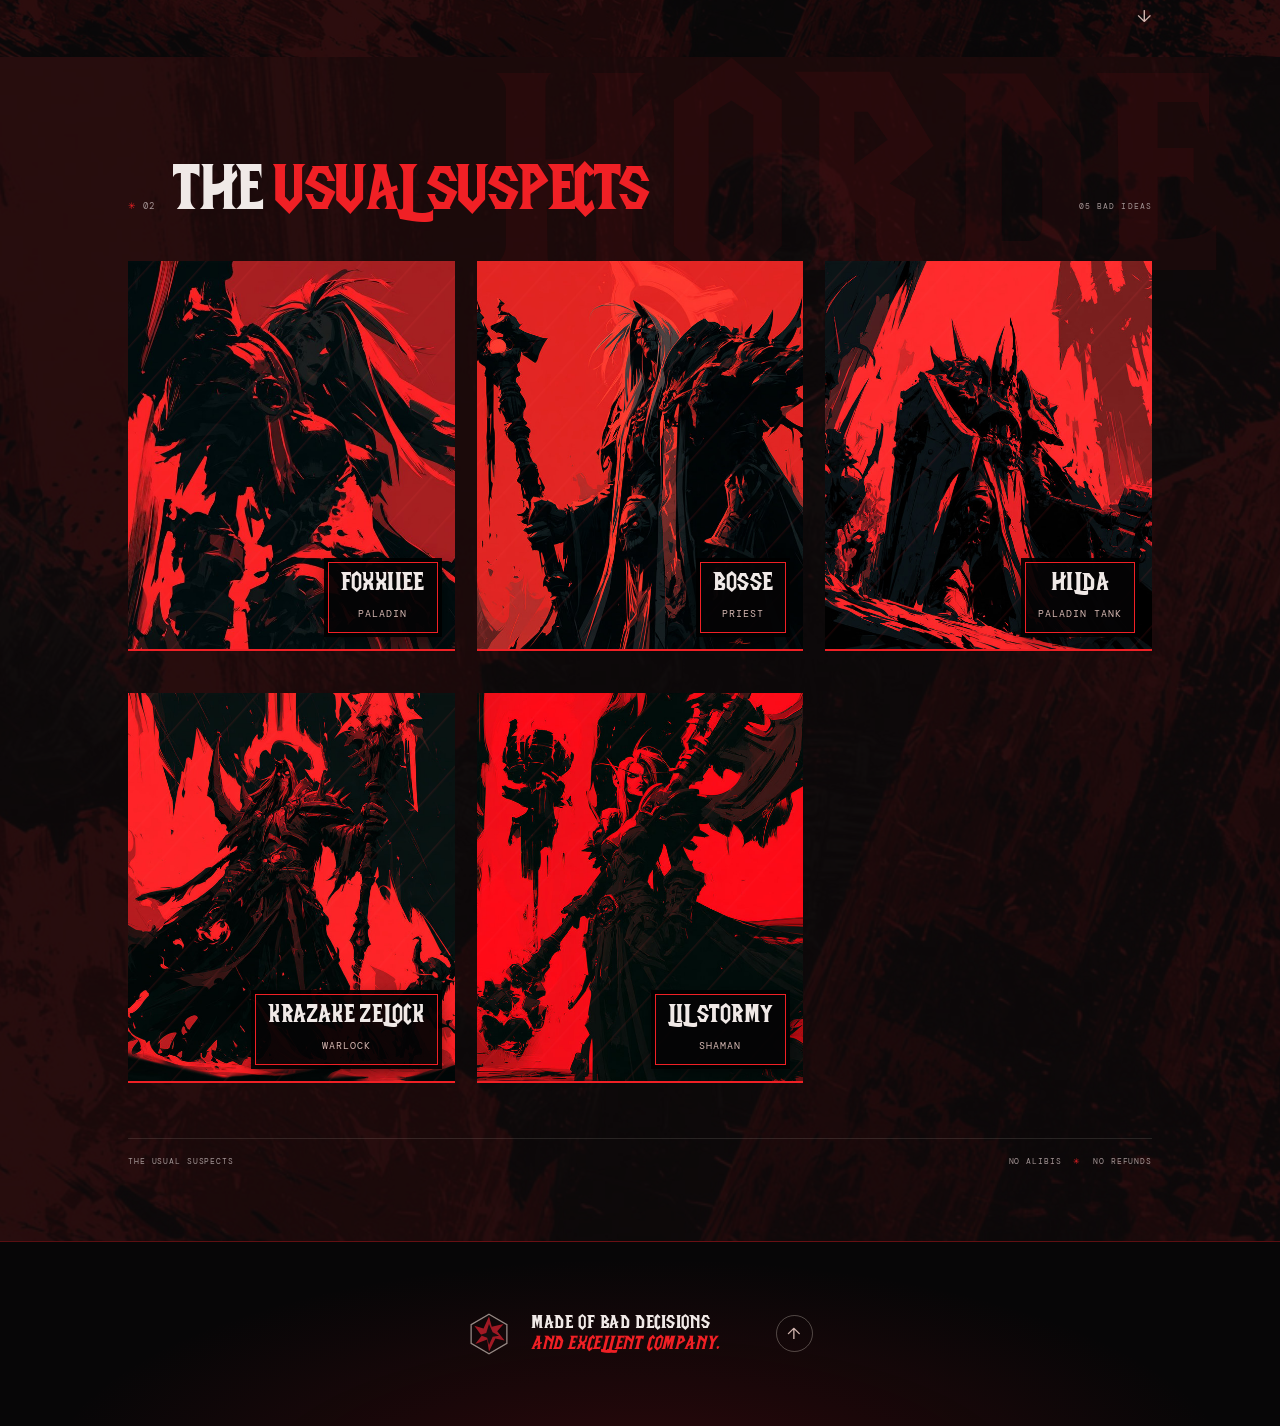
==== commit 0888102d: "Add images to events and new character portraits - Require an image for each event; show it on the c" ====
--- a/index.html
+++ b/index.html
@@ -7,8 +7,8 @@
     <meta name="description" content="Sticky Fingers - Rarely Prepared. Horde guild. WoW Forever.">
     <title>Sticky Fingers - Rarely Prepared</title>
     <link rel="icon" type="image/svg+xml" href="assets/sigil.svg">
-    <link rel="stylesheet" href="styles.css?v=4">
-    <script src="script.js?v=4" defer></script>
+    <link rel="stylesheet" href="styles.css?v=5">
+    <script src="script.js?v=5" defer></script>
   </head>
   <body class="intro-active">
     <a class="skip-link" href="#main">Skip intro</a>
--- a/styles.css
+++ b/styles.css
@@ -80,7 +80,7 @@
 .story { display: block; min-width: 0; color: inherit; font: inherit; text-align: left; }
 button.story { padding: 0; border: 0; background: transparent; cursor: pointer; }
 .story:focus-visible { outline: 2px solid var(--rust); outline-offset: 6px; }
-.story__image { position: relative; height: clamp(235px, 29vw, 375px); overflow: hidden; isolation: isolate; background: #17090b; transition: filter .35s; }
+.story__image { position: relative; display: block; height: clamp(235px, 29vw, 375px); overflow: hidden; isolation: isolate; background: #17090b; transition: filter .35s; }
 .story:hover .story__image { filter: brightness(1.16); }
 .story__image::before { content: ""; position: absolute; z-index: -1; inset: 0; background: linear-gradient(150deg, #481016, #211014 57%, #080708); transition: transform .6s cubic-bezier(.2,.8,.2,1); }
 .story:hover .story__image::before { transform: scale(1.06); }
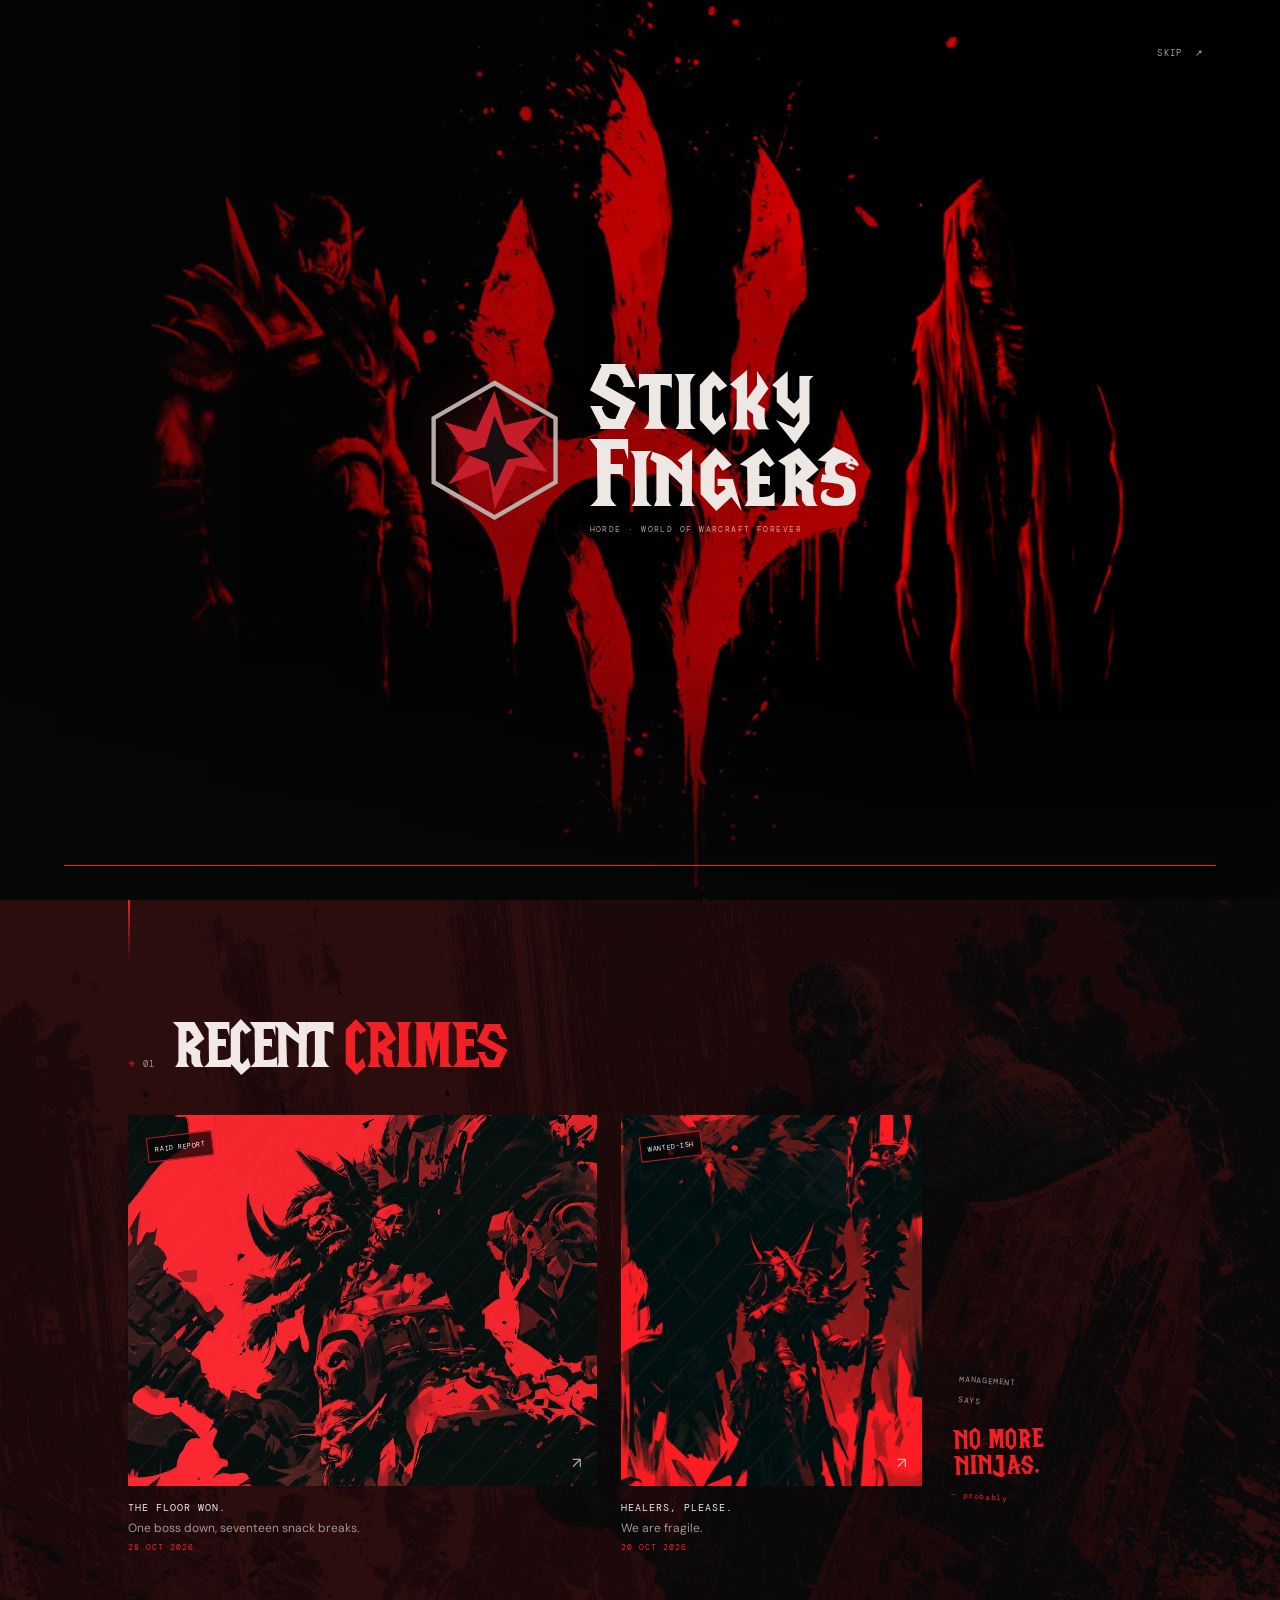
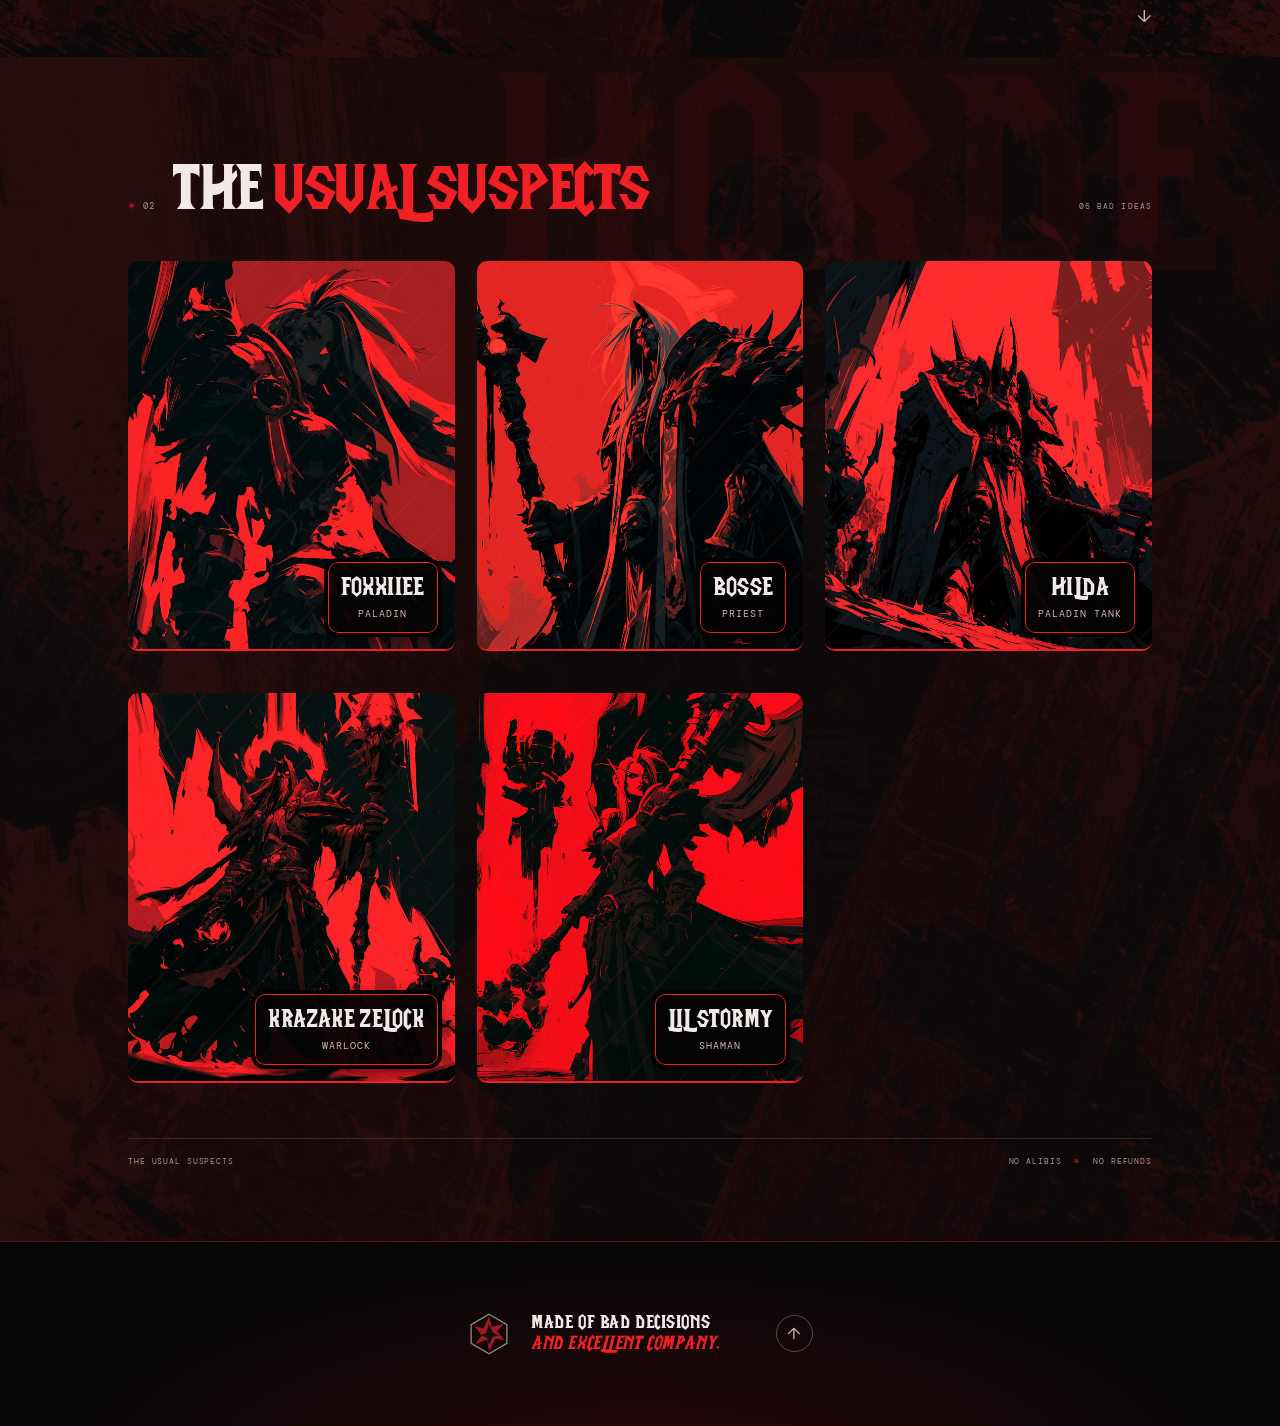
==== commit 08924845: "Round character cards and name plates, nudge names down Co-Authored-By: Claude Opus 5.5 <noreply@ant" ====
--- a/index.html
+++ b/index.html
@@ -7,7 +7,7 @@
     <meta name="description" content="Sticky Fingers - Rarely Prepared. Horde guild. WoW Forever.">
     <title>Sticky Fingers - Rarely Prepared</title>
     <link rel="icon" type="image/svg+xml" href="assets/sigil.svg">
-    <link rel="stylesheet" href="styles.css?v=5">
+    <link rel="stylesheet" href="styles.css?v=6">
     <script src="script.js?v=5" defer></script>
   </head>
   <body class="intro-active">
--- a/styles.css
+++ b/styles.css
@@ -113,7 +113,7 @@
 .crew__count { margin-left: auto; color: var(--faint); font: 8px var(--mono); letter-spacing: .14em; }
 .crew-grid { position: relative; display: grid; grid-template-columns: repeat(3,minmax(0,1fr)); gap: 42px 22px; }
 .member { min-width: 0; }
-.member__art { position: relative; overflow: hidden; height: clamp(230px, 31vw, 390px); background: #19080b; isolation: isolate; border-bottom: 2px solid var(--rust); }
+.member__art { position: relative; overflow: hidden; height: clamp(230px, 31vw, 390px); border-radius: 10px; background: #19080b; isolation: isolate; border-bottom: 2px solid var(--rust); }
 .member__art::before { position: absolute; z-index: -1; inset: 0; content: ""; background: radial-gradient(ellipse at 49% 35%, var(--glow), transparent 48%), linear-gradient(145deg,var(--tone),#080708 82%); }
 .member__art::after { position: absolute; z-index: 1; inset: 0; content: ""; opacity: .32; background: repeating-linear-gradient(132deg,transparent 0 18px,rgba(240,32,37,.34) 19px,transparent 21px 39px), linear-gradient(180deg,rgba(0,0,0,.12),transparent 40%,rgba(0,0,0,.48)); pointer-events: none; mix-blend-mode: screen; }
 .member__art--orc { --tone:#391115; --glow:#e11b25; }
@@ -123,14 +123,14 @@
 .member__art--elf { --tone:#391115; --glow:#e01b25; }
 .member__art--shaman { --tone:#261014; --glow:#80171f; }
 .member__trigger { display: block; width: 100%; padding: 0; border: 0; background: transparent; color: inherit; text-align: left; cursor: pointer; }
-.member__trigger:focus-visible { outline: 2px solid var(--rust); outline-offset: 6px; }
+.member__trigger:focus-visible { outline: 2px solid var(--rust); outline-offset: 6px; border-radius: 10px; }
 .member__art > img, .member__video { position: absolute; z-index: 0; inset: 0; width: 100%; height: 100%; object-fit: cover; object-position: center; transition: transform .65s cubic-bezier(.2,.8,.2,1), opacity .25s; }
 .member__art > img { transform: scale(1); }
 .member__video { opacity: 0; pointer-events: none; }
 .member__video.is-playing { opacity: 1; }
 .member__trigger:hover .member__art:not(.member__art--video) > img { transform: scale(1.045) translateY(-5px); }
-.member__label { position: absolute; z-index: 3; right: 17px; bottom: 16px; text-align: center; max-width: calc(100% - 34px); padding: 9px 12px 10px; border: 1px solid var(--rust); outline: 4px solid rgba(0,0,0,.92); background: rgba(5,4,5,.94); box-shadow: 0 5px 16px rgba(0,0,0,.65); }
-.member__label h3 { margin: 0 0 5px; color: var(--ink); font: 400 25px/.95 var(--display); letter-spacing: .015em; text-transform: uppercase; }
+.member__label { position: absolute; z-index: 3; right: 17px; bottom: 16px; text-align: center; max-width: calc(100% - 34px); padding: 9px 12px 10px; border: 1px solid var(--rust); border-radius: 10px; outline: 4px solid rgba(0,0,0,.92); background: rgba(5,4,5,.94); box-shadow: 0 5px 16px rgba(0,0,0,.65); }
+.member__label h3 { margin: 5px 0 0; color: var(--ink); font: 400 25px/.95 var(--display); letter-spacing: .015em; text-transform: uppercase; }
 .member__class { color: #d3b6b0; font: 10px/1.3 var(--mono); letter-spacing: .1em; text-transform: uppercase; }
 .crew__foot { position: relative; display: flex; justify-content: space-between; margin-top: 55px; padding-top: 17px; border-top: 1px solid rgba(232,223,208,.13); color: var(--faint); font: 8px var(--mono); letter-spacing: .11em; }
 .crew__foot i { padding: 0 6px; color: var(--rust); font-style: normal; }
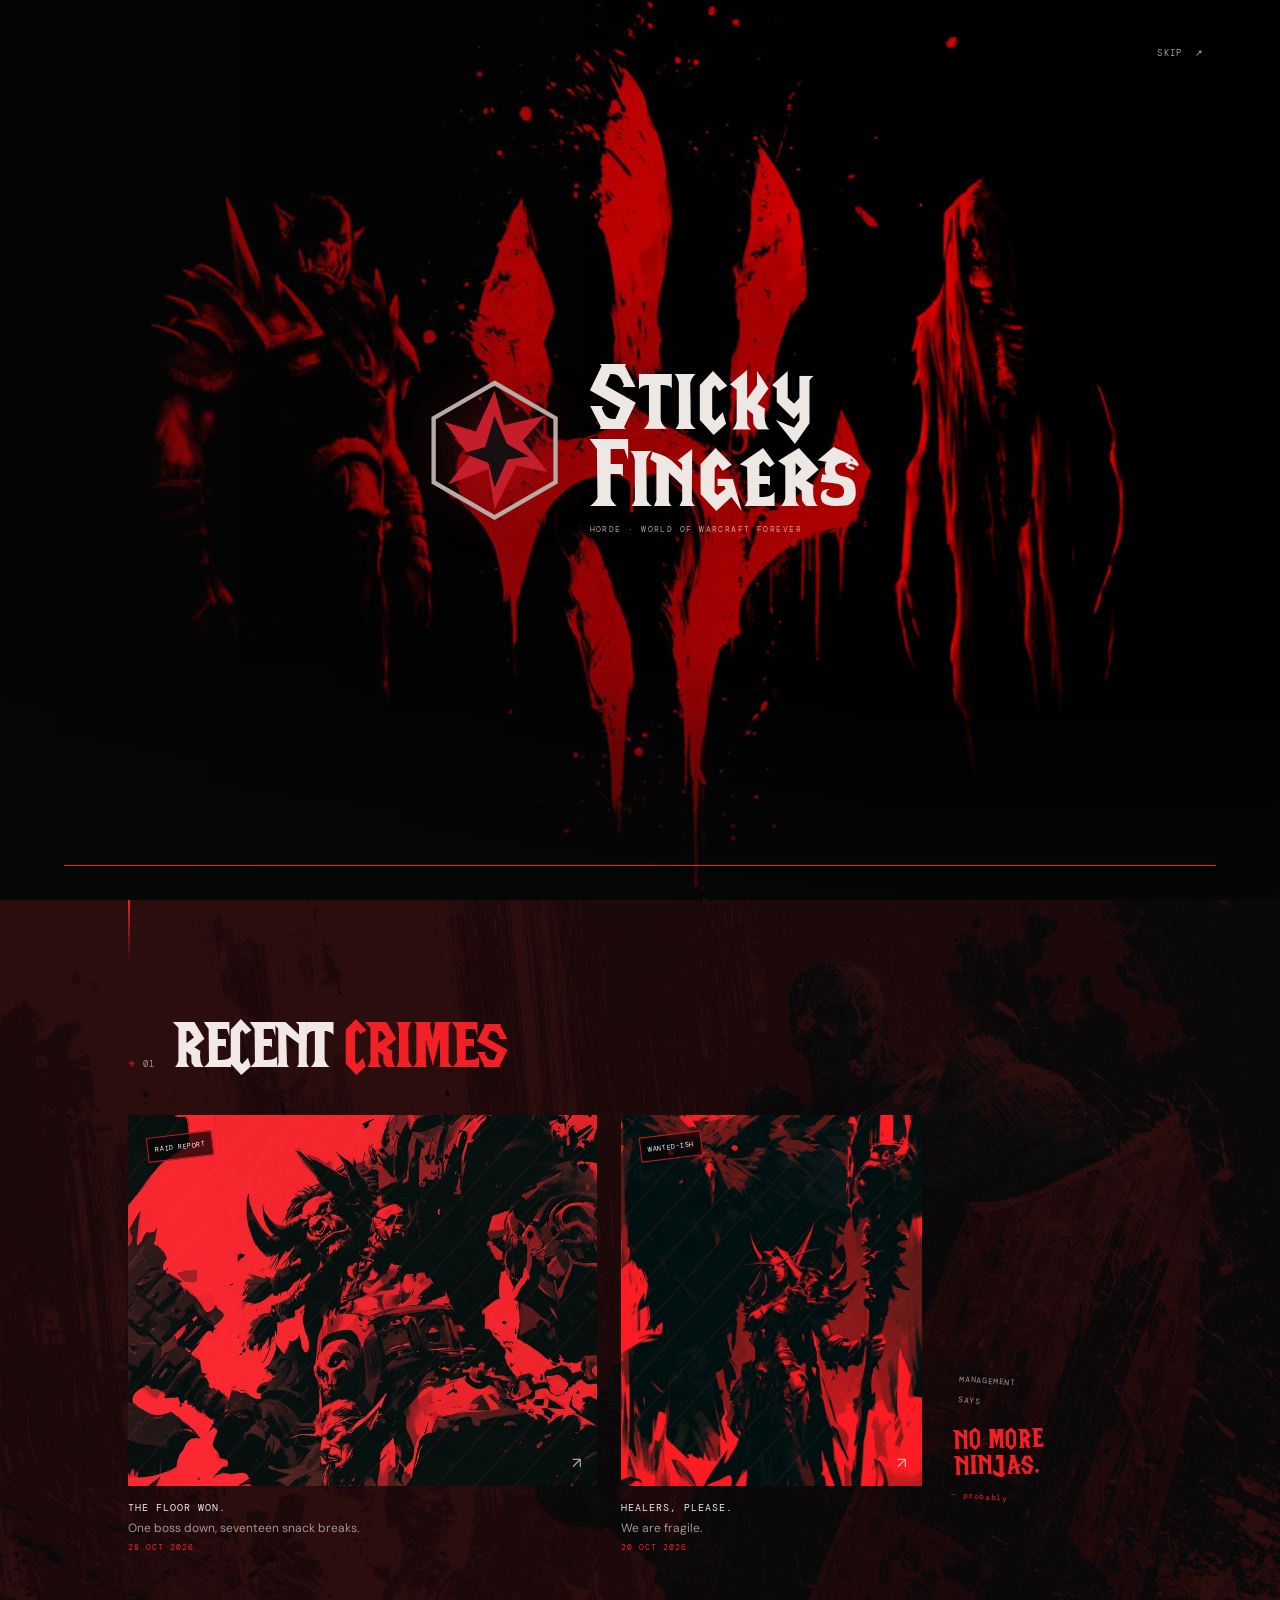
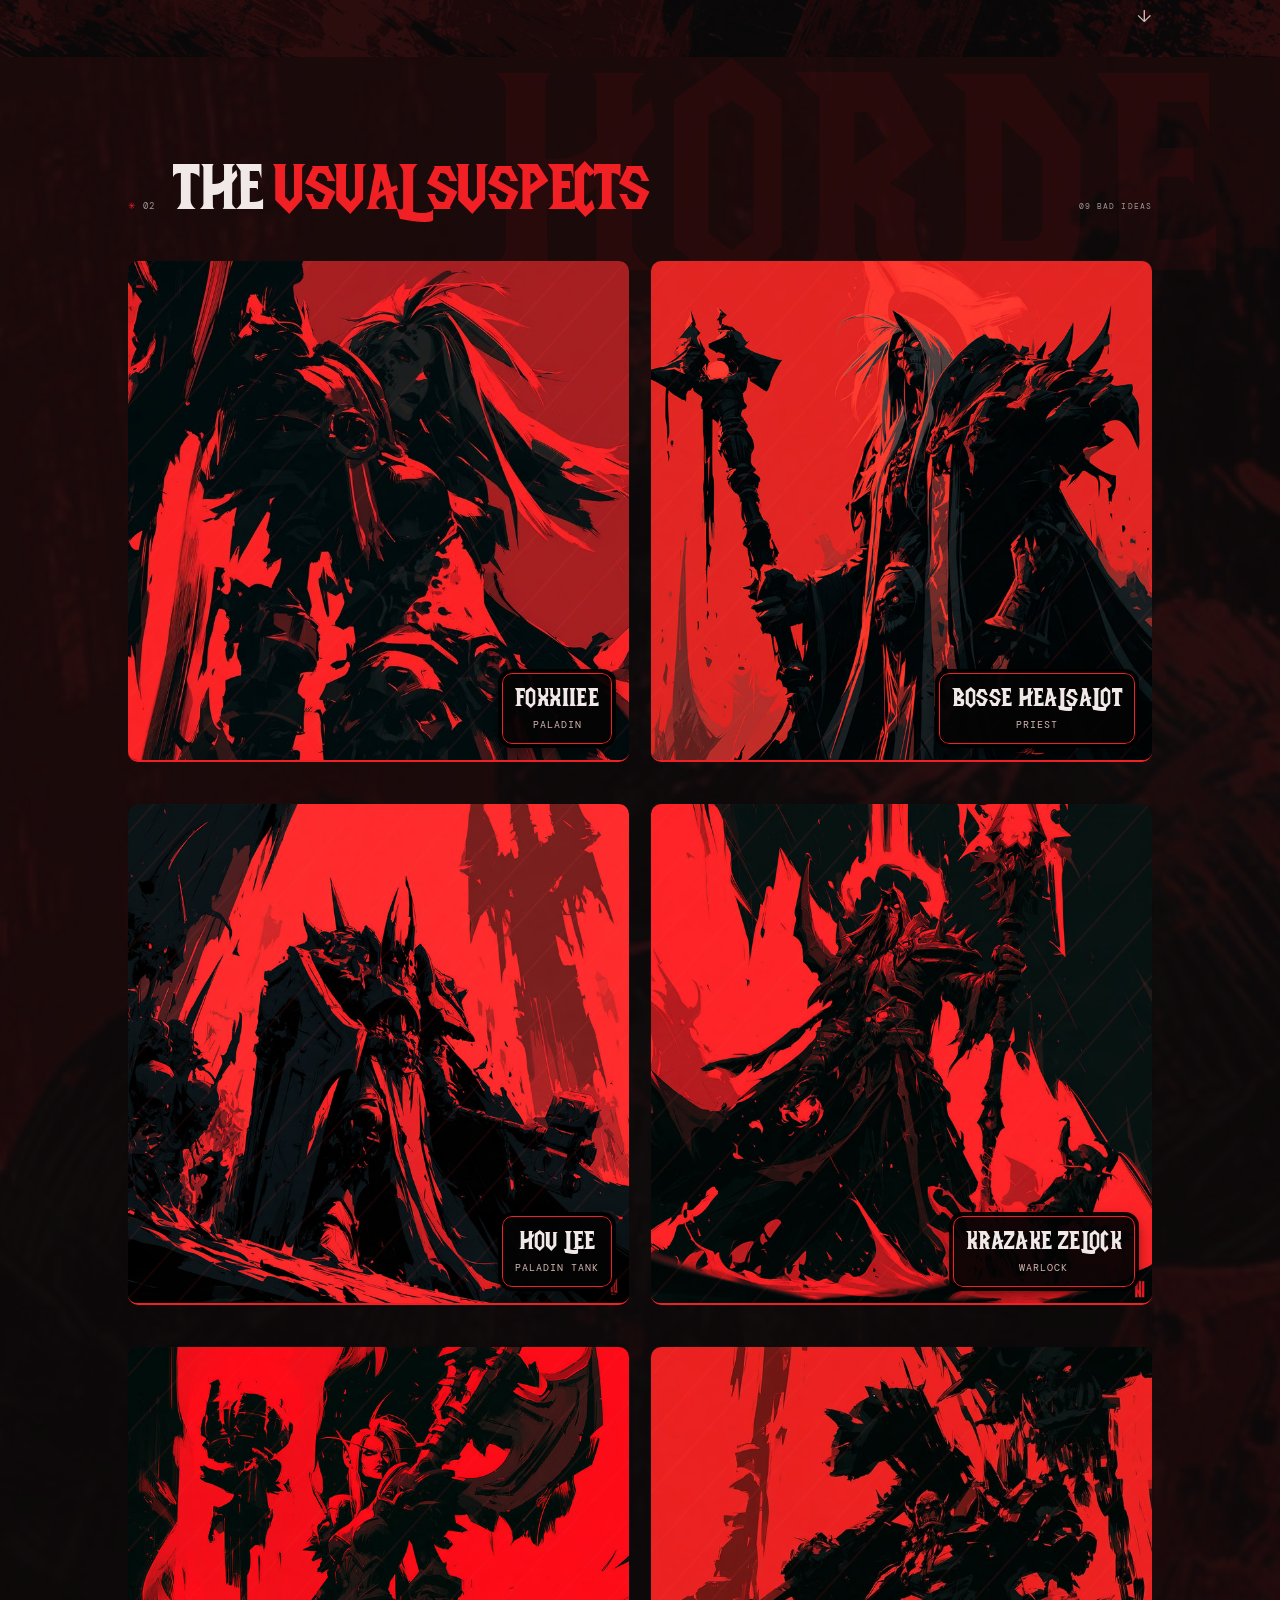
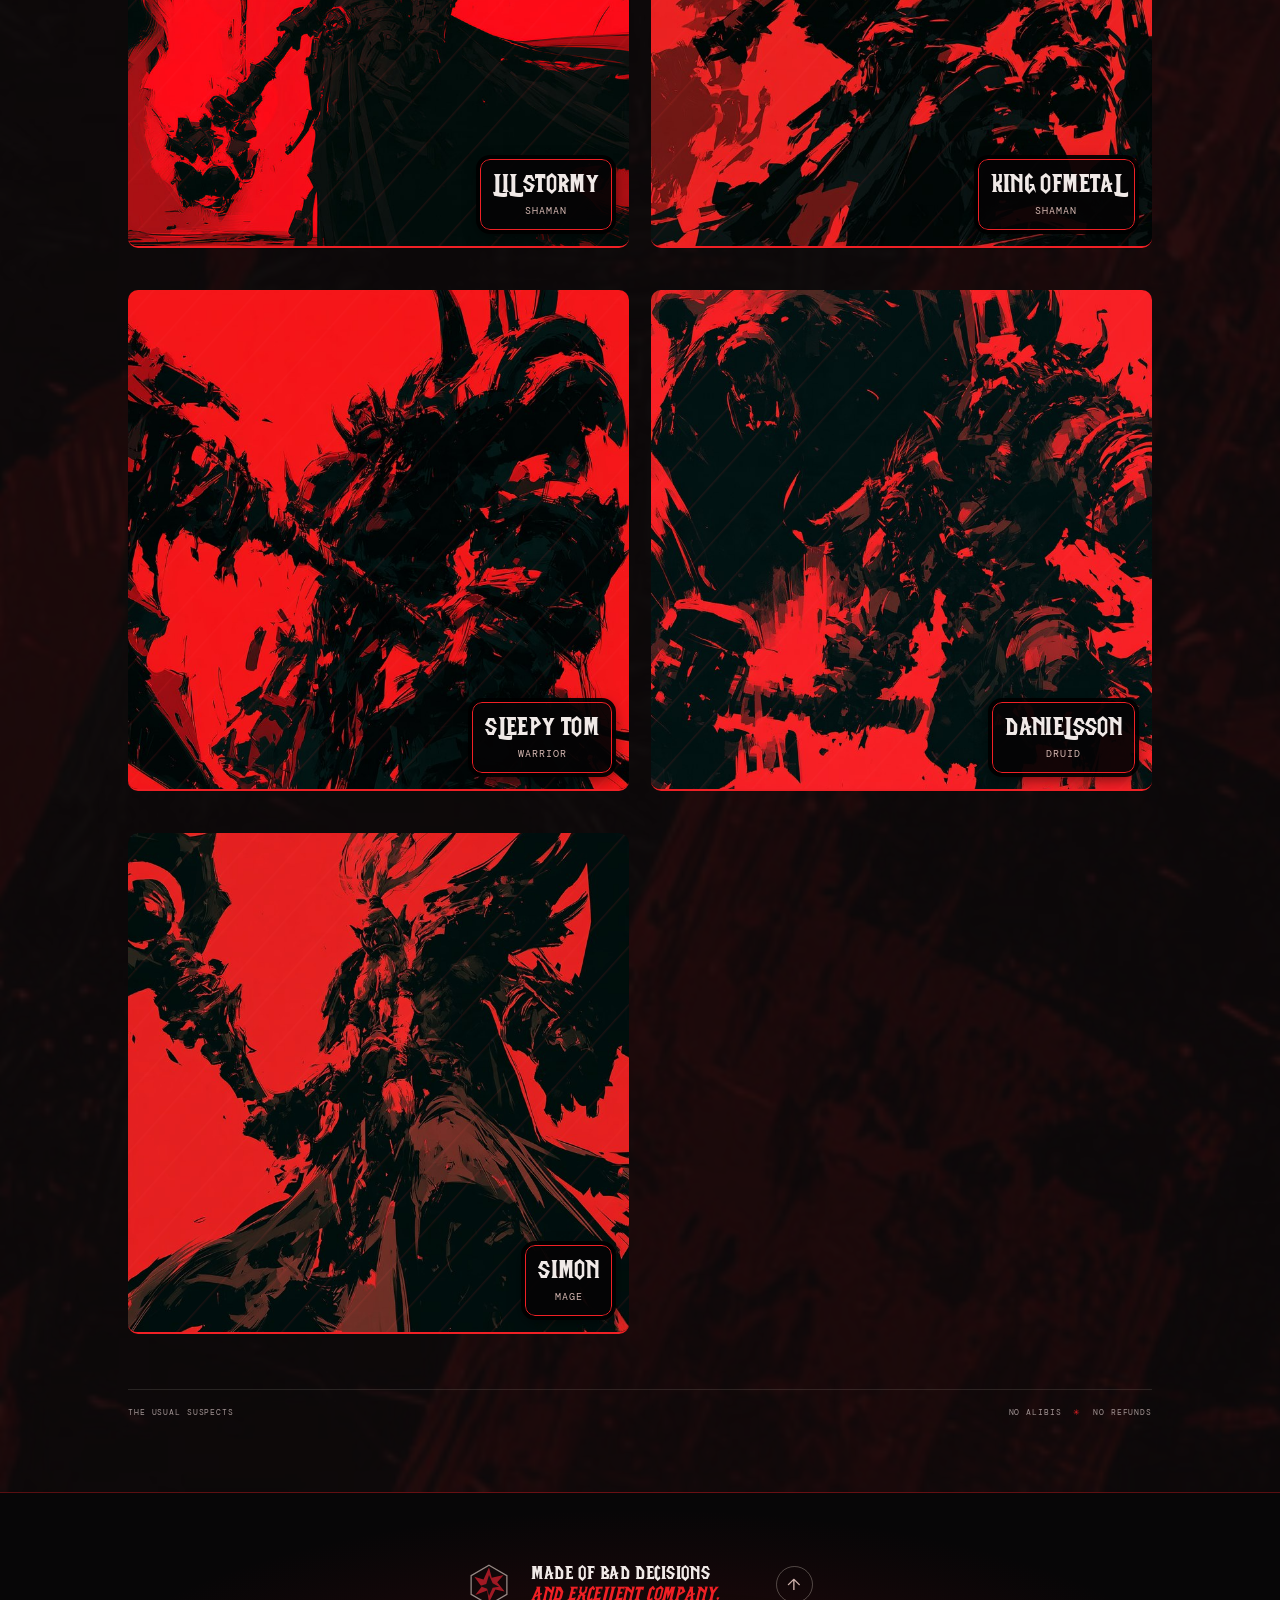
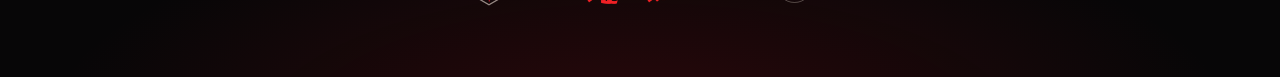
==== commit 02704d92: "Keep character cards square and cap content width - Character cards use a 1:1 aspect ratio so portra" ====
--- a/index.html
+++ b/index.html
@@ -7,7 +7,7 @@
     <meta name="description" content="Sticky Fingers - Rarely Prepared. Horde guild. WoW Forever.">
     <title>Sticky Fingers - Rarely Prepared</title>
     <link rel="icon" type="image/svg+xml" href="assets/sigil.svg">
-    <link rel="stylesheet" href="styles.css?v=6">
+    <link rel="stylesheet" href="styles.css?v=8">
     <script src="script.js?v=5" defer></script>
   </head>
   <body class="intro-active">
--- a/styles.css
+++ b/styles.css
@@ -67,8 +67,8 @@
 .cover__number { position: absolute; z-index: 2; bottom: 35px; left: 5.2vw; color: var(--ink); font: 10px var(--mono); }
 .cover__number i { padding: 0 6px; color: var(--rust); font-style: normal; }
 
-.dispatches { position: relative; isolation: isolate; padding: 120px 10vw 105px; overflow: hidden; background: #090708; }
-.dispatches::before { content: ""; position: absolute; z-index: 1; top: 0; left: 10vw; width: 2px; height: 60px; background: linear-gradient(var(--rust), transparent); }
+.dispatches { position: relative; isolation: isolate; padding: 120px max(10vw, calc((100% - 1600px) / 2)) 105px; overflow: hidden; background: #090708; }
+.dispatches::before { content: ""; position: absolute; z-index: 1; top: 0; left: max(10vw, calc((100% - 1600px) / 2)); width: 2px; height: 60px; background: linear-gradient(var(--rust), transparent); }
 .dispatches::after, .crew::after { position: absolute; z-index: -1; inset: 0; content: ""; background: url("undead-art.jpg") center 42% / cover no-repeat; opacity: .14; mix-blend-mode: screen; pointer-events: none; }
 .dispatches > *, .crew > * { position: relative; z-index: 1; }
 .dispatches__heading, .crew__heading { display: flex; align-items: baseline; gap: 18px; margin-bottom: 35px; }
@@ -104,16 +104,16 @@
 .dispatches__scribble > span, .dispatches__scribble > i { font: 8px/1.5 var(--mono); letter-spacing: .08em; }
 .dispatches__scribble b { display: block; margin: 13px 0 8px; color: var(--rust); font: 400 27px/.98 var(--display); letter-spacing: .025em; text-transform: uppercase; transform: rotate(-5deg); }
 .dispatches__scribble > i { color: var(--rust); }
-.dispatches__more { position: absolute; bottom: 30px; right: 10vw; color: var(--gold); font-size: 17px; }
-
-.crew { position: relative; isolation: isolate; padding: 105px 10vw 75px; overflow: hidden; background: #0c0809; }
+.dispatches__more { position: absolute; bottom: 30px; right: max(10vw, calc((100% - 1600px) / 2)); color: var(--gold); font-size: 17px; }
+
+.crew { position: relative; isolation: isolate; padding: 105px max(10vw, calc((100% - 1600px) / 2)) 75px; overflow: hidden; background: #0c0809; }
 .crew::before { content: "HORDE"; position: absolute; z-index: 0; top: 30px; left: 38%; color: rgba(240,32,37,.055); font: 400 22vw/.8 var(--display); letter-spacing: .03em; pointer-events: none; }
 .crew::after { background-position: 70% center; opacity: .11; }
 .crew__heading { position: relative; margin-bottom: 38px; }
 .crew__count { margin-left: auto; color: var(--faint); font: 8px var(--mono); letter-spacing: .14em; }
-.crew-grid { position: relative; display: grid; grid-template-columns: repeat(3,minmax(0,1fr)); gap: 42px 22px; }
+.crew-grid { position: relative; display: grid; grid-template-columns: repeat(auto-fill, minmax(min(100%, 340px), 1fr)); gap: 42px 22px; }
 .member { min-width: 0; }
-.member__art { position: relative; overflow: hidden; height: clamp(230px, 31vw, 390px); border-radius: 10px; background: #19080b; isolation: isolate; border-bottom: 2px solid var(--rust); }
+.member__art { position: relative; overflow: hidden; aspect-ratio: 1; border-radius: 10px; background: #19080b; isolation: isolate; border-bottom: 2px solid var(--rust); }
 .member__art::before { position: absolute; z-index: -1; inset: 0; content: ""; background: radial-gradient(ellipse at 49% 35%, var(--glow), transparent 48%), linear-gradient(145deg,var(--tone),#080708 82%); }
 .member__art::after { position: absolute; z-index: 1; inset: 0; content: ""; opacity: .32; background: repeating-linear-gradient(132deg,transparent 0 18px,rgba(240,32,37,.34) 19px,transparent 21px 39px), linear-gradient(180deg,rgba(0,0,0,.12),transparent 40%,rgba(0,0,0,.48)); pointer-events: none; mix-blend-mode: screen; }
 .member__art--orc { --tone:#391115; --glow:#e11b25; }
@@ -194,8 +194,7 @@
   .story--large .story__image { height: clamp(260px, 65vw, 410px); }
   .dispatches__scribble { grid-column: span 2; min-height: 100px; padding: 5px 20px; }
   .dispatches__scribble b { display: inline-block; margin: 8px 15px; font-size: 23px; }
-  .crew-grid { gap: 30px 13px; }
-  .member__art { height: clamp(190px, 51vw, 300px); }
+  .crew-grid { grid-template-columns: repeat(2, minmax(0, 1fr)); gap: 30px 13px; }
   .member__trigger h3 { font-size: 17px; }
   .member__class { font-size: 7px; letter-spacing: .08em; }
   .crew__count { font-size: 7px; }
@@ -216,7 +215,6 @@
   .crew__heading { flex-wrap: wrap; }
   .crew__count { width: 100%; margin-left: 34px; }
   .crew-grid { gap: 26px 11px; }
-  .member__art { height: 48vw; }
   .member__trigger h3 { font-size: 15px; }
   .colophon { gap: 13px; }
   .colophon > img { width: 36px; height: 36px; }
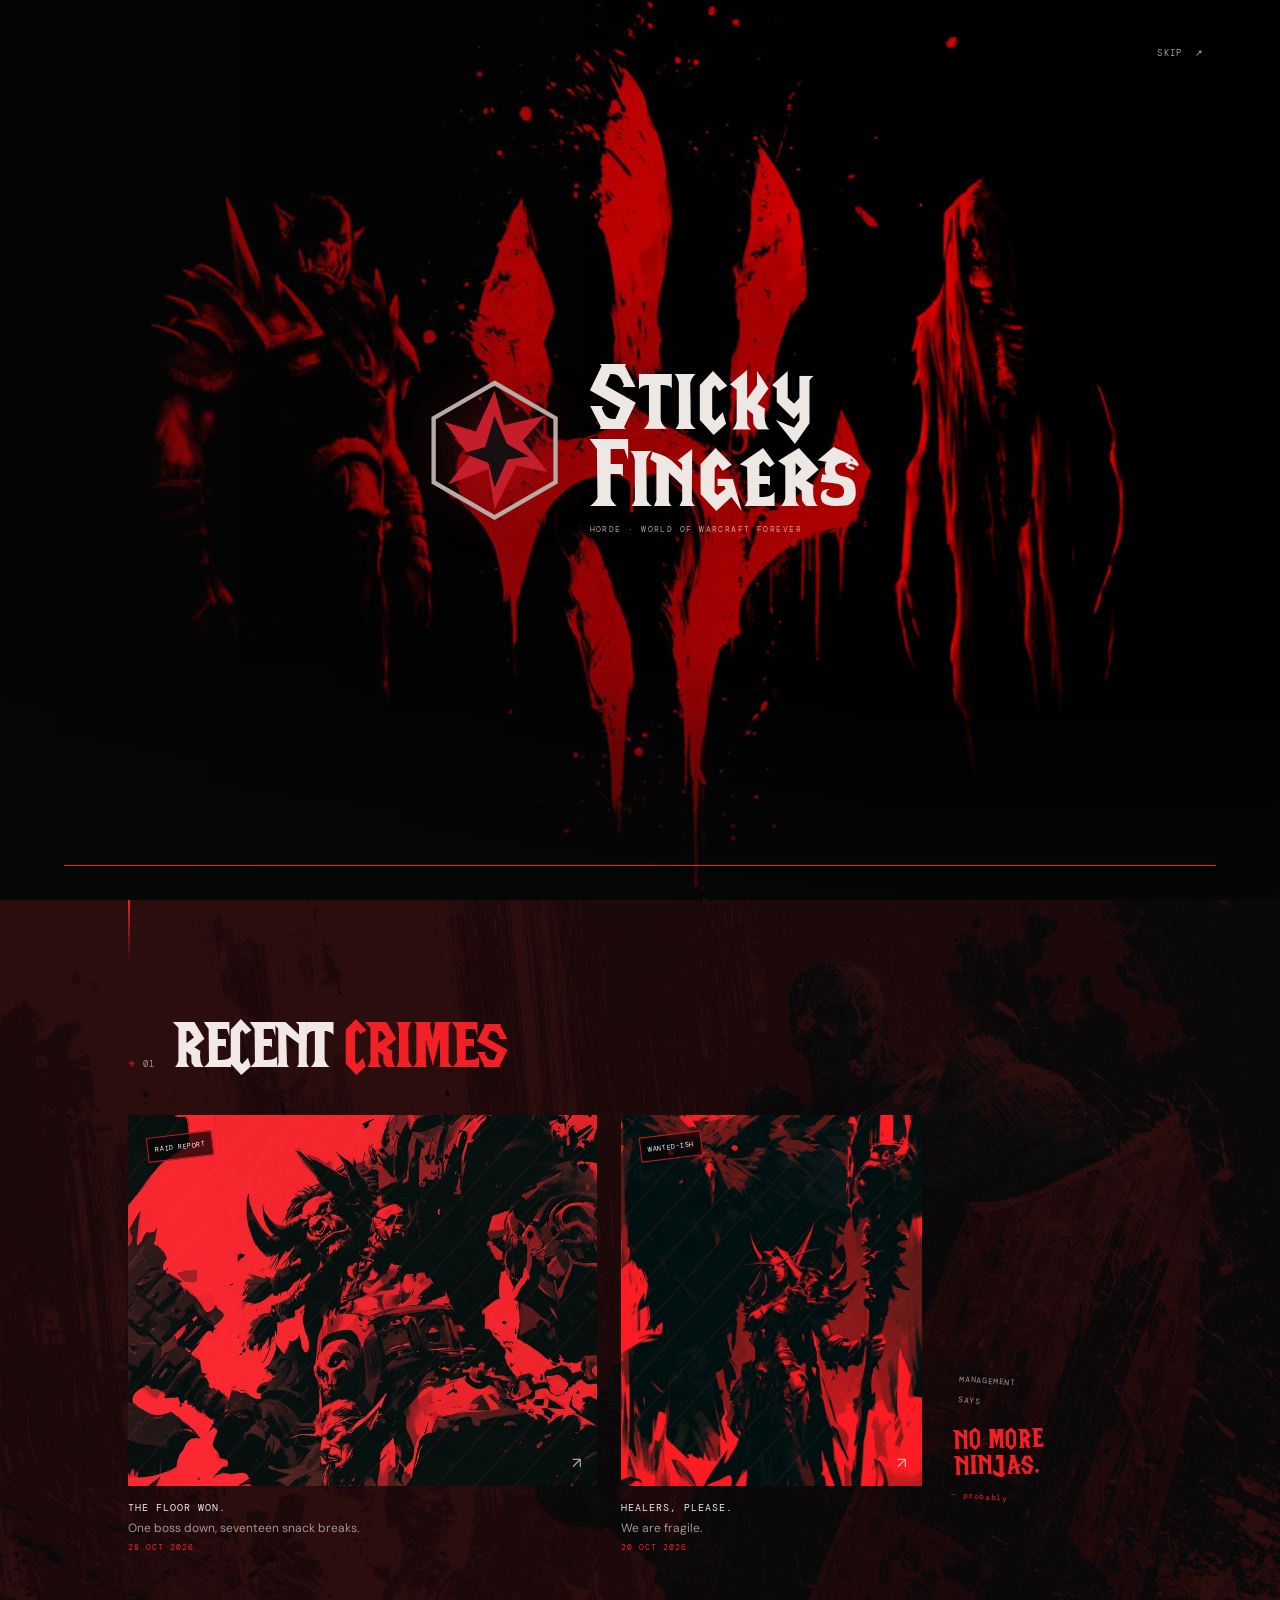
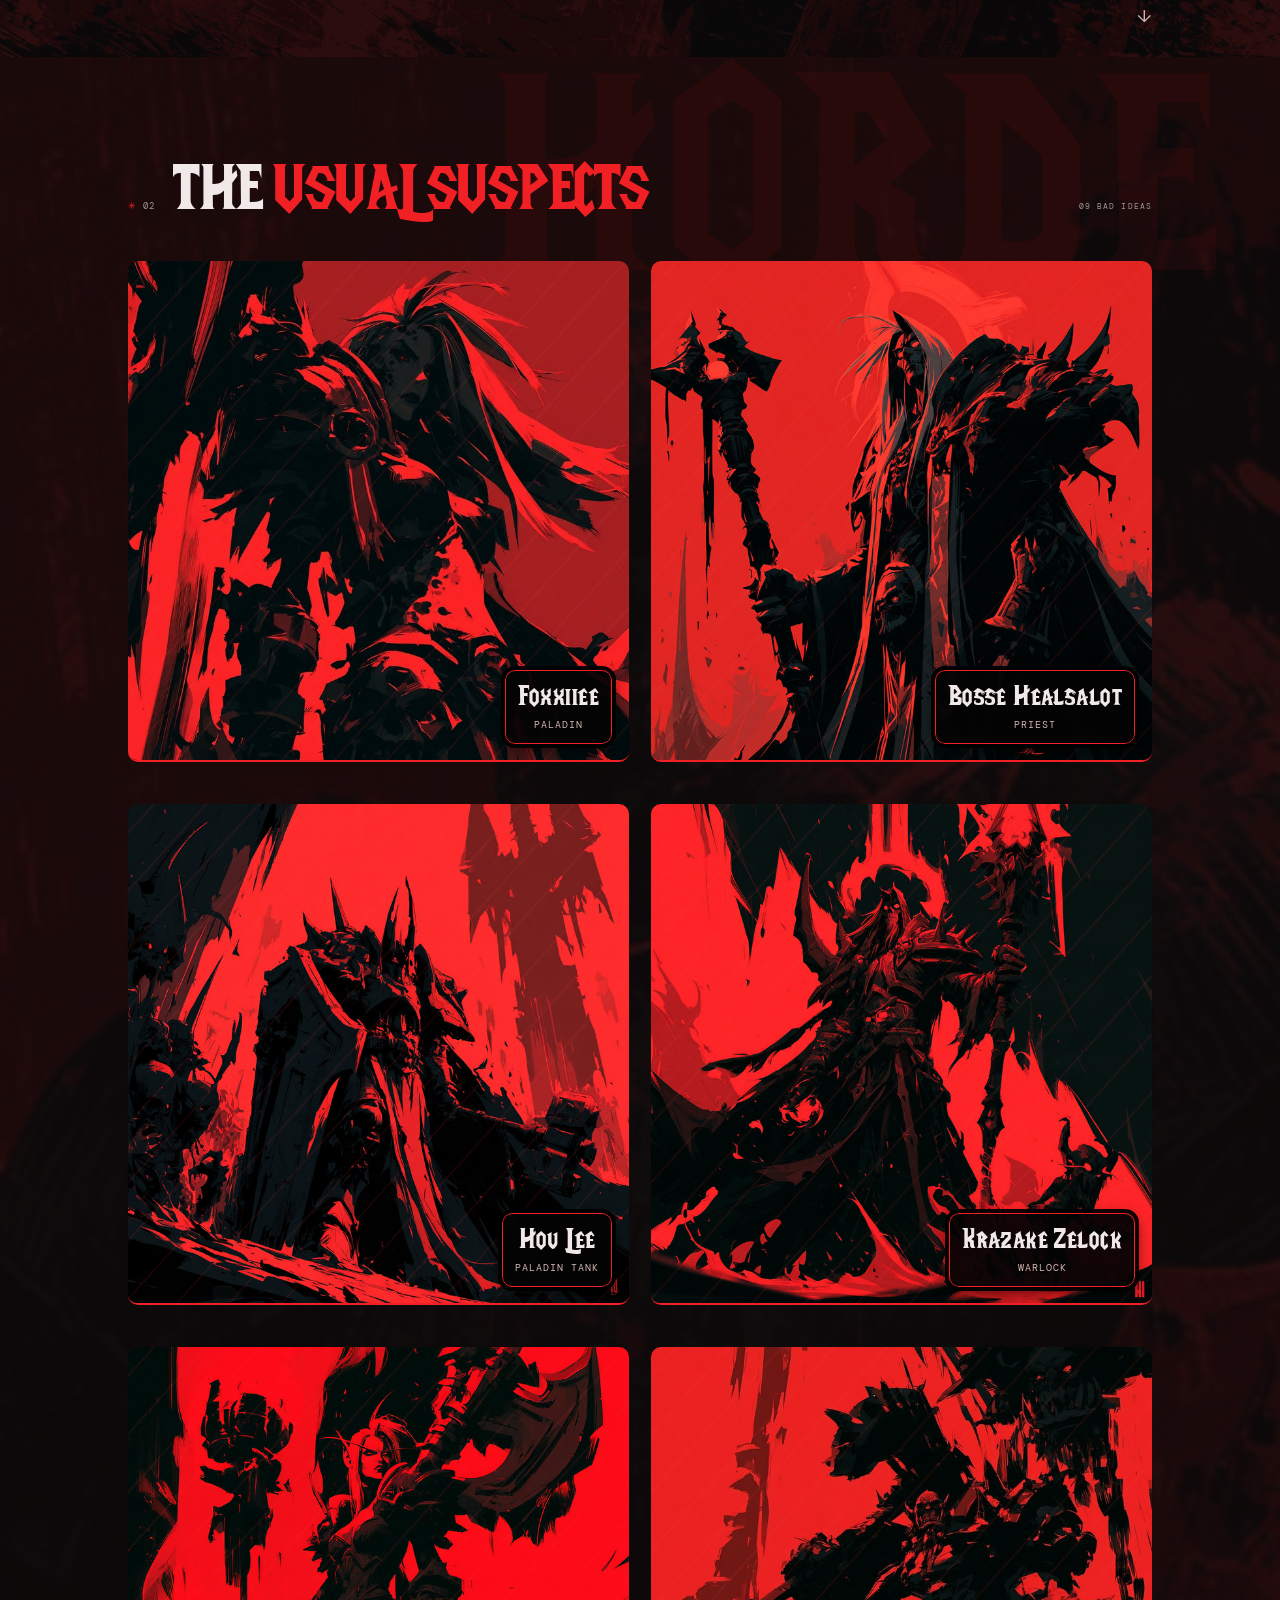
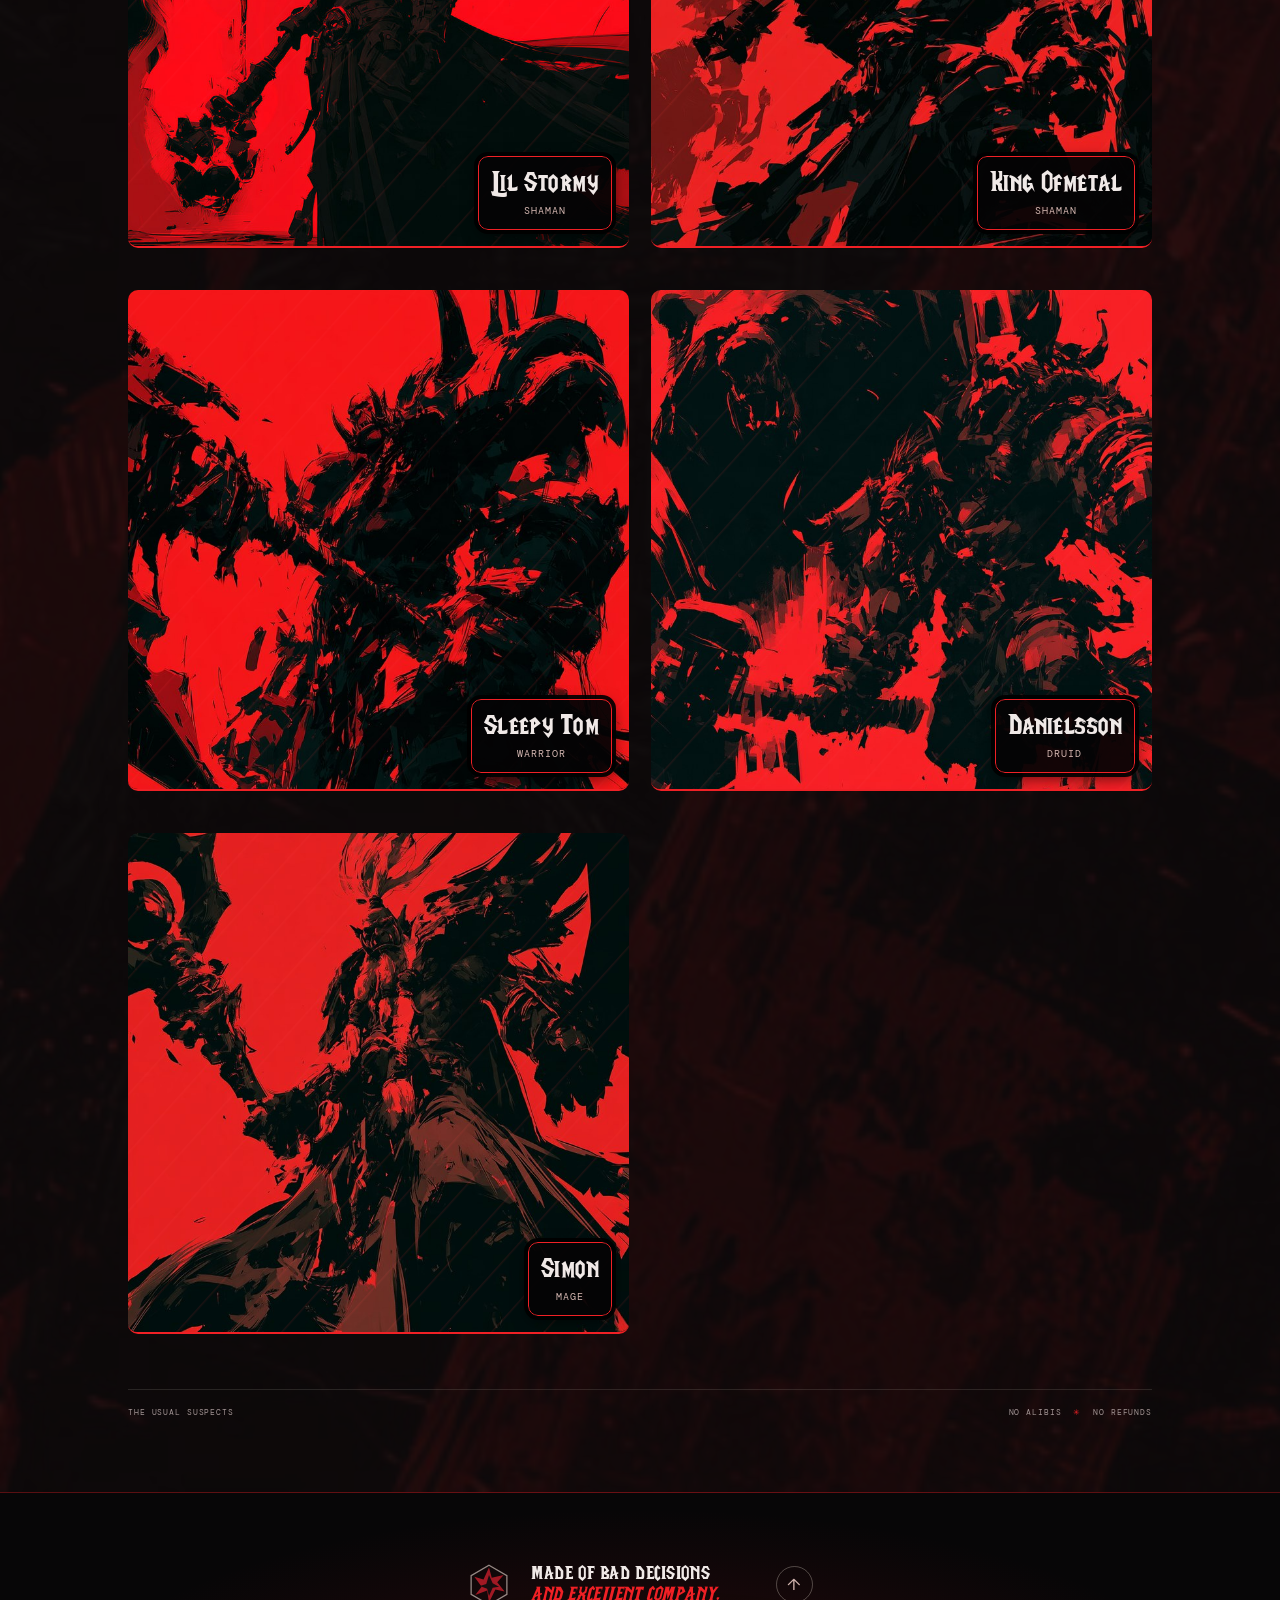
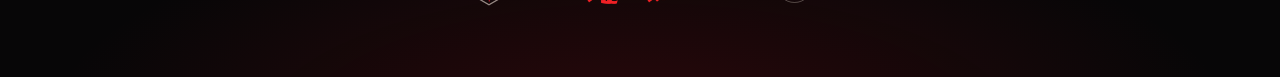
==== commit edac4b35: "Show character names in their own casing at a slightly larger size Co-Authored-By: Claude Opus 5.5 <" ====
--- a/index.html
+++ b/index.html
@@ -7,7 +7,7 @@
     <meta name="description" content="Sticky Fingers - Rarely Prepared. Horde guild. WoW Forever.">
     <title>Sticky Fingers - Rarely Prepared</title>
     <link rel="icon" type="image/svg+xml" href="assets/sigil.svg">
-    <link rel="stylesheet" href="styles.css?v=8">
+    <link rel="stylesheet" href="styles.css?v=9">
     <script src="script.js?v=5" defer></script>
   </head>
   <body class="intro-active">
--- a/styles.css
+++ b/styles.css
@@ -130,7 +130,7 @@
 .member__video.is-playing { opacity: 1; }
 .member__trigger:hover .member__art:not(.member__art--video) > img { transform: scale(1.045) translateY(-5px); }
 .member__label { position: absolute; z-index: 3; right: 17px; bottom: 16px; text-align: center; max-width: calc(100% - 34px); padding: 9px 12px 10px; border: 1px solid var(--rust); border-radius: 10px; outline: 4px solid rgba(0,0,0,.92); background: rgba(5,4,5,.94); box-shadow: 0 5px 16px rgba(0,0,0,.65); }
-.member__label h3 { margin: 5px 0 0; color: var(--ink); font: 400 25px/.95 var(--display); letter-spacing: .015em; text-transform: uppercase; }
+.member__label h3 { margin: 5px 0 0; color: var(--ink); font: 400 28px/.95 var(--display); letter-spacing: .015em; }
 .member__class { color: #d3b6b0; font: 10px/1.3 var(--mono); letter-spacing: .1em; text-transform: uppercase; }
 .crew__foot { position: relative; display: flex; justify-content: space-between; margin-top: 55px; padding-top: 17px; border-top: 1px solid rgba(232,223,208,.13); color: var(--faint); font: 8px var(--mono); letter-spacing: .11em; }
 .crew__foot i { padding: 0 6px; color: var(--rust); font-style: normal; }
@@ -195,7 +195,7 @@
   .dispatches__scribble { grid-column: span 2; min-height: 100px; padding: 5px 20px; }
   .dispatches__scribble b { display: inline-block; margin: 8px 15px; font-size: 23px; }
   .crew-grid { grid-template-columns: repeat(2, minmax(0, 1fr)); gap: 30px 13px; }
-  .member__trigger h3 { font-size: 17px; }
+  .member__trigger h3 { font-size: 19px; }
   .member__class { font-size: 7px; letter-spacing: .08em; }
   .crew__count { font-size: 7px; }
 }
@@ -215,7 +215,7 @@
   .crew__heading { flex-wrap: wrap; }
   .crew__count { width: 100%; margin-left: 34px; }
   .crew-grid { gap: 26px 11px; }
-  .member__trigger h3 { font-size: 15px; }
+  .member__trigger h3 { font-size: 17px; }
   .colophon { gap: 13px; }
   .colophon > img { width: 36px; height: 36px; }
   .colophon p { font-size: 16px; }
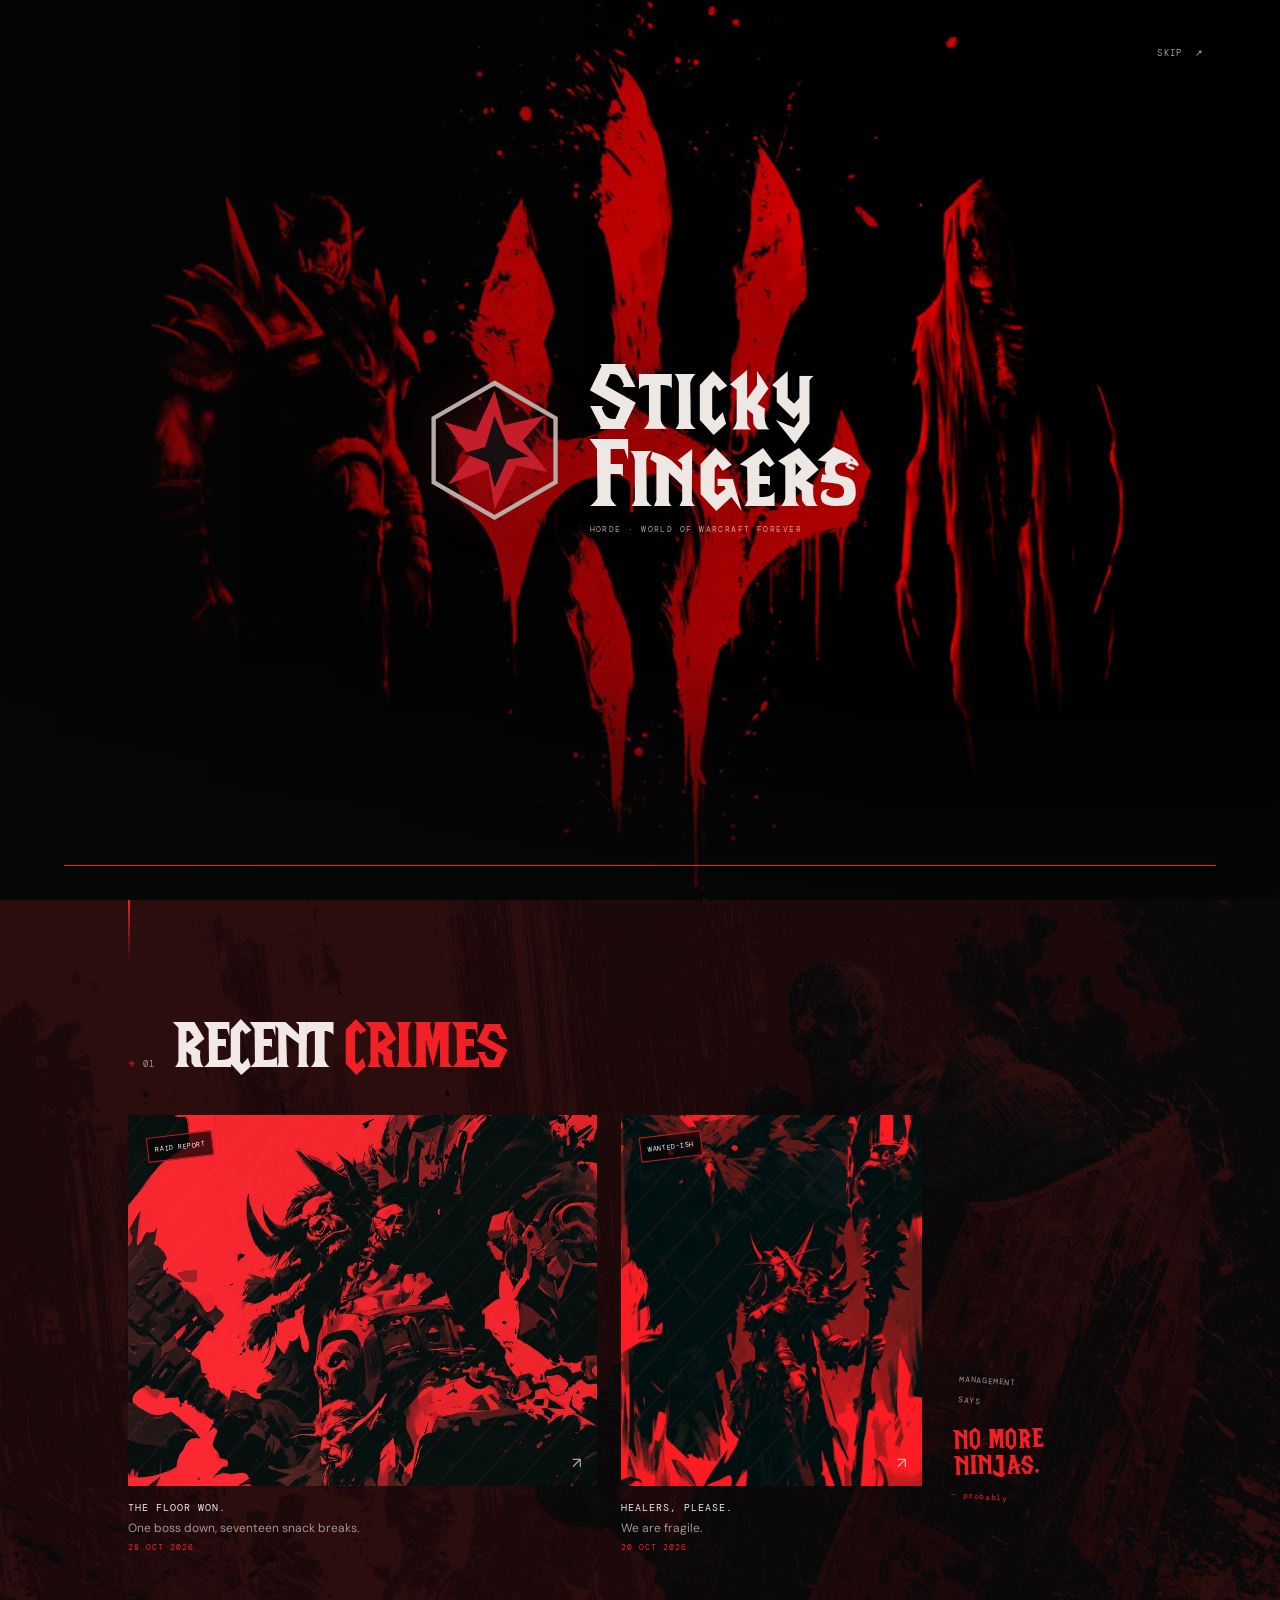
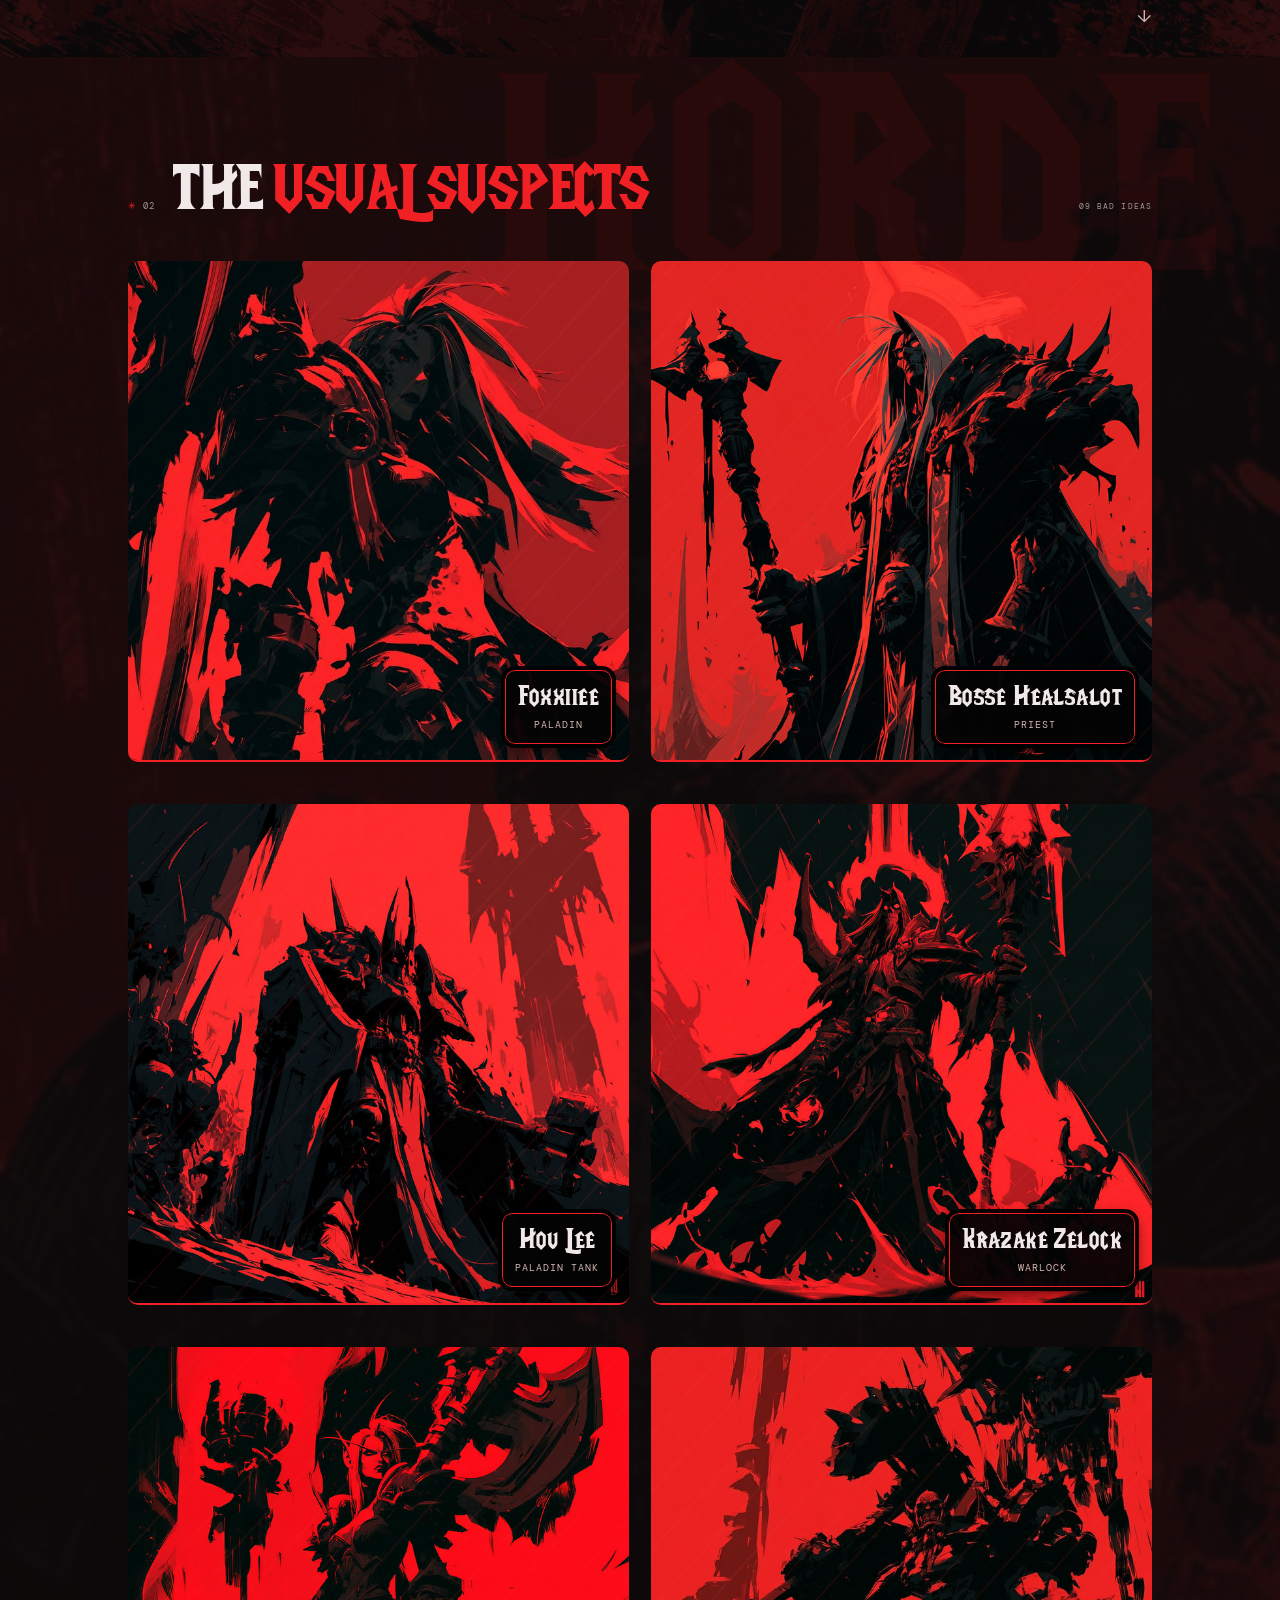
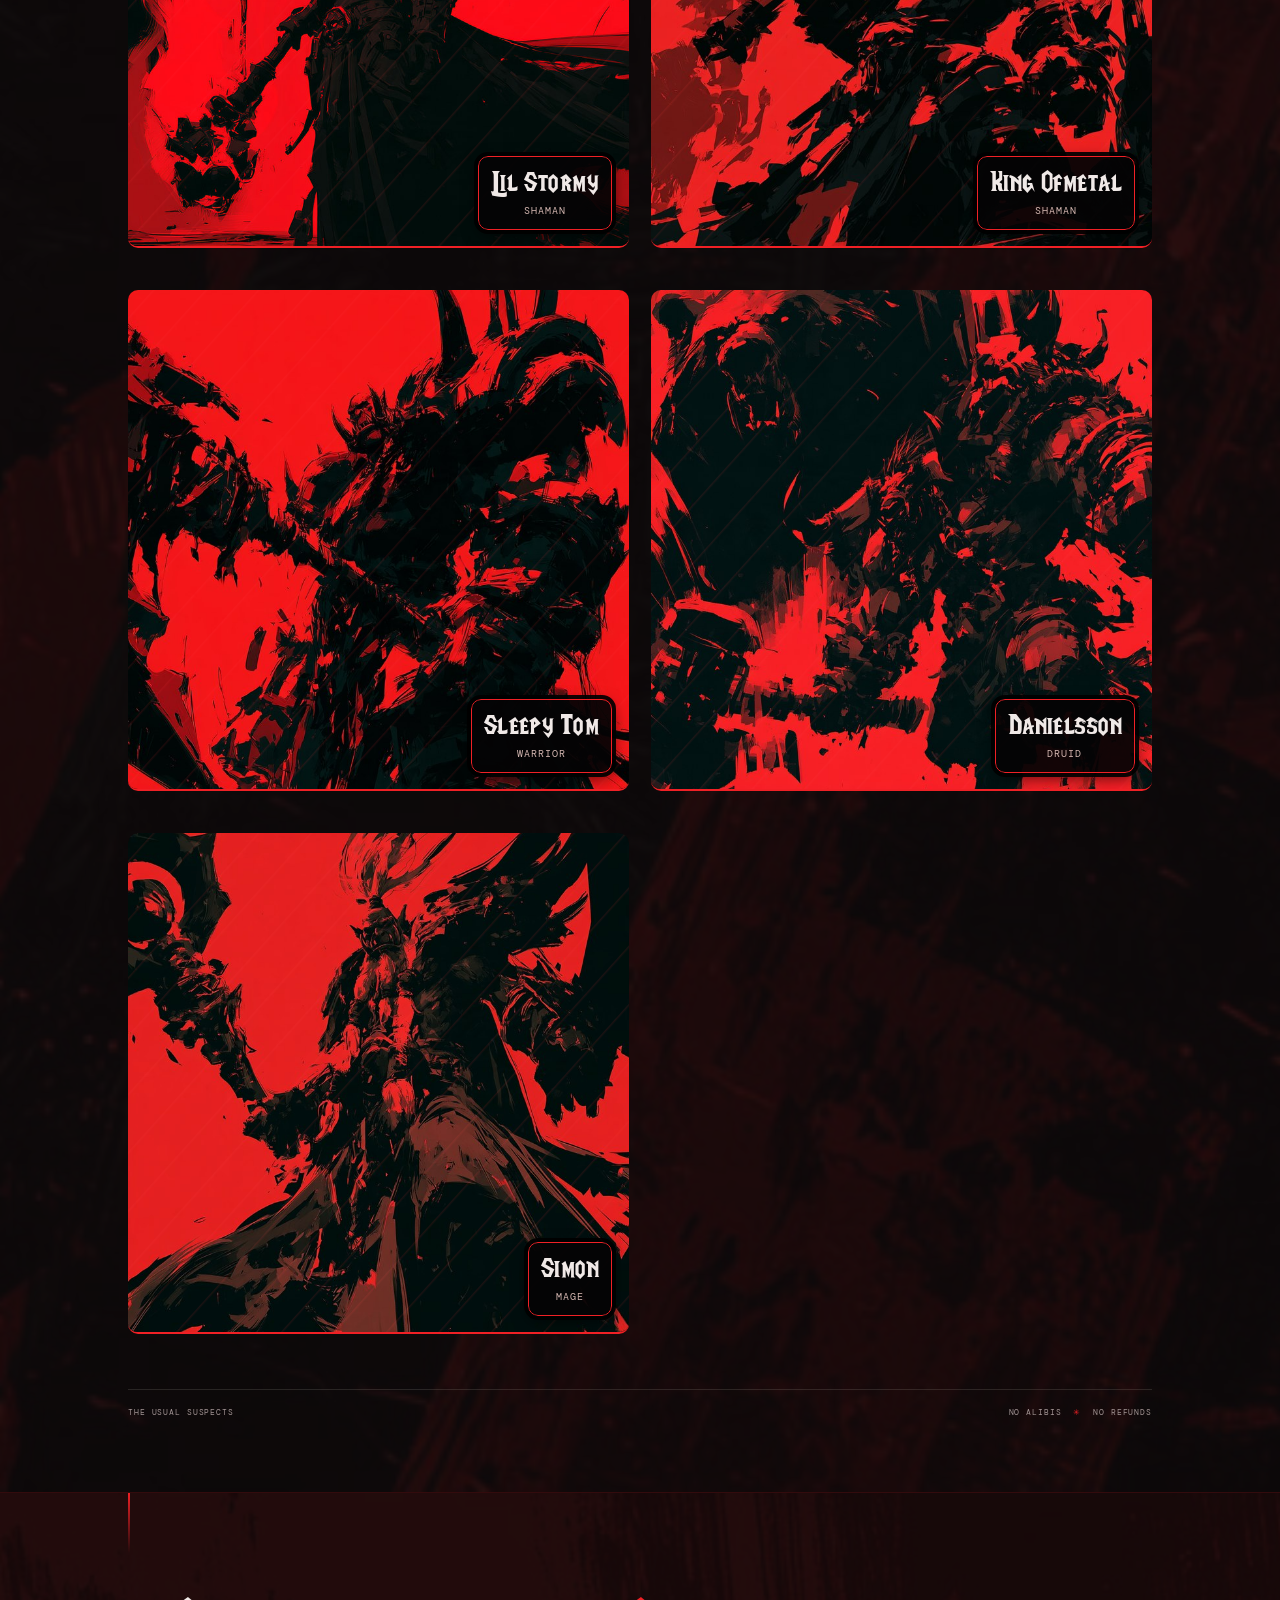
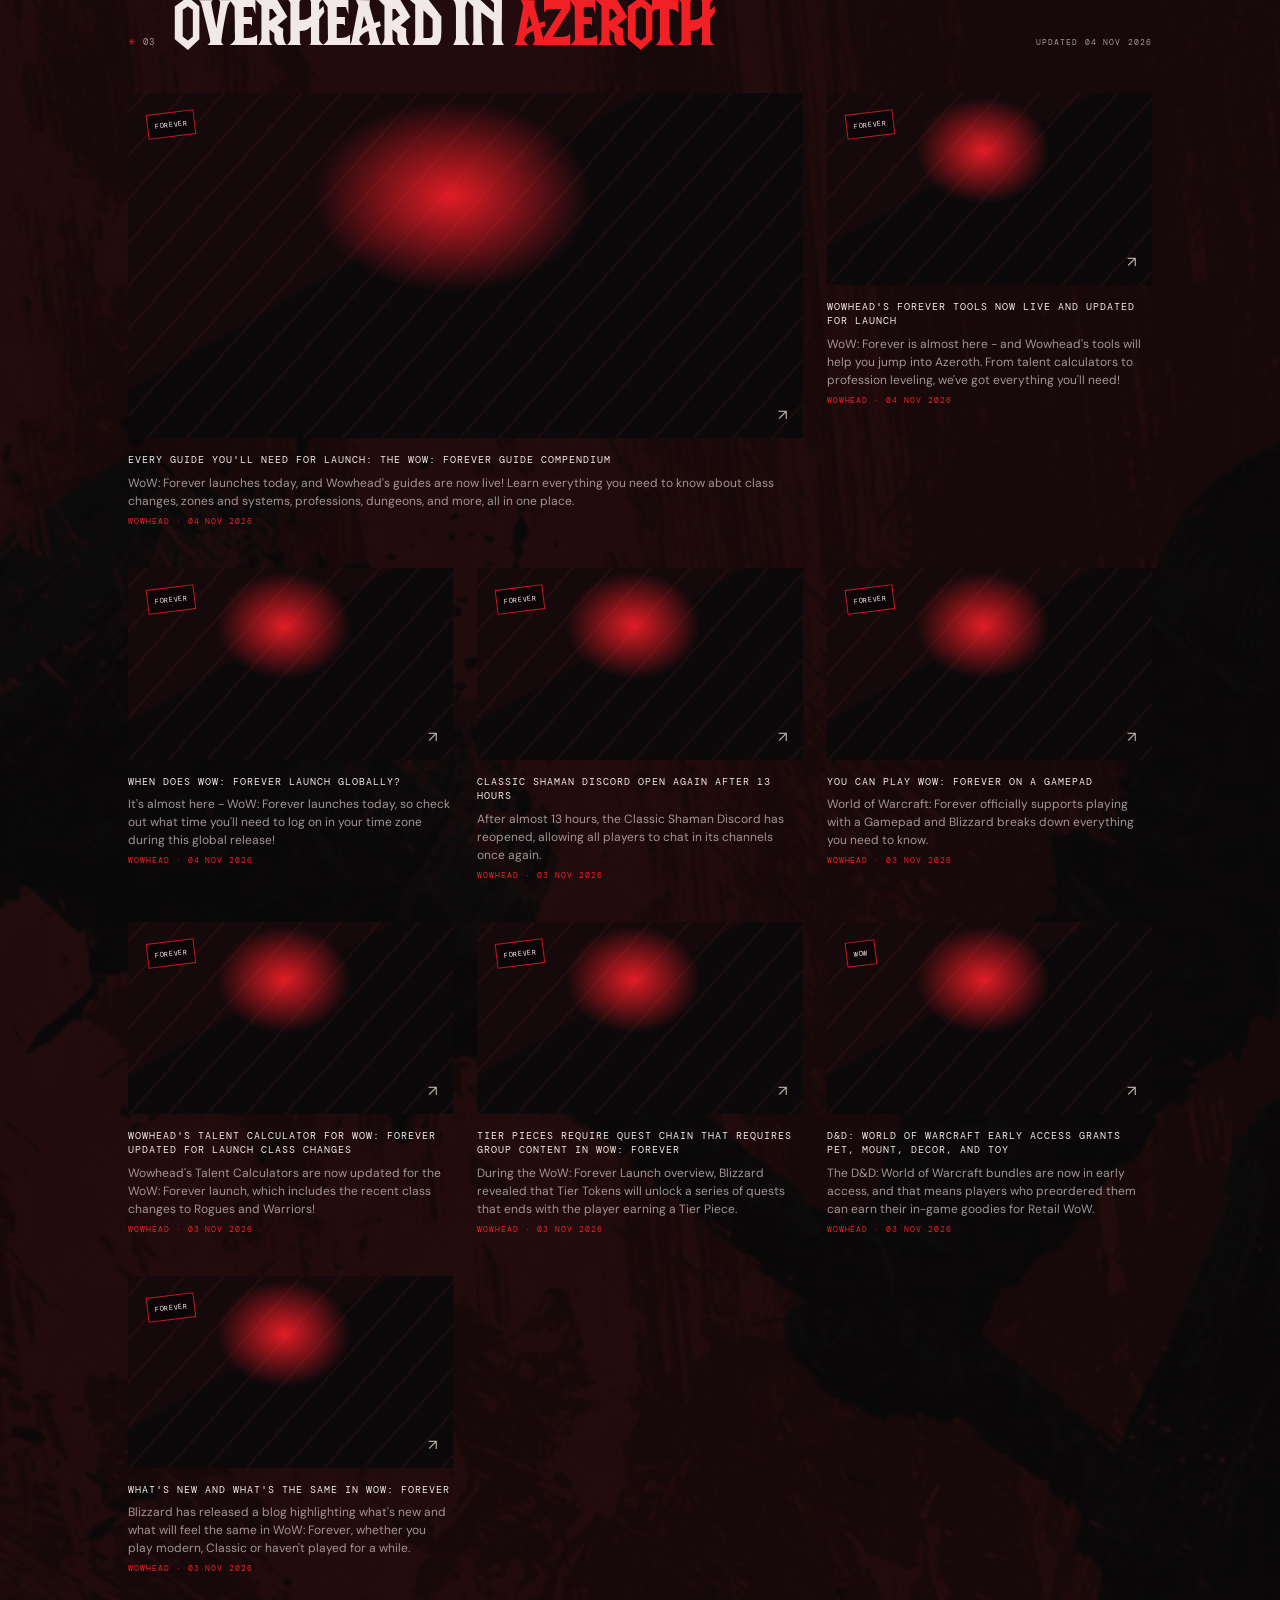
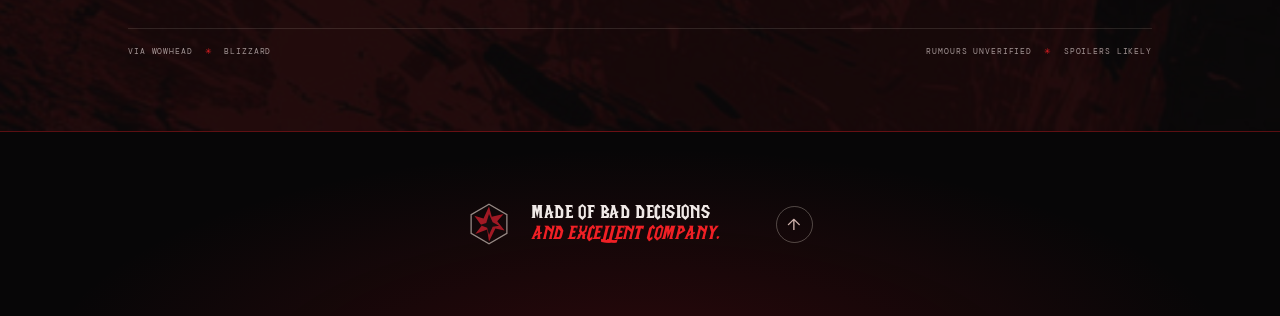
==== commit 5a0ac371: "Add "Overheard in Azeroth" news section Section 03 renders news.json: WoW: Forever news from the Wow" ====
--- a/index.html
+++ b/index.html
@@ -7,8 +7,8 @@
     <meta name="description" content="Sticky Fingers - Rarely Prepared. Horde guild. WoW Forever.">
     <title>Sticky Fingers - Rarely Prepared</title>
     <link rel="icon" type="image/svg+xml" href="assets/sigil.svg">
-    <link rel="stylesheet" href="styles.css?v=9">
-    <script src="script.js?v=5" defer></script>
+    <link rel="stylesheet" href="styles.css?v=12">
+    <script src="script.js?v=9" defer></script>
   </head>
   <body class="intro-active">
     <a class="skip-link" href="#main">Skip intro</a>
@@ -75,6 +75,7 @@
           <p class="event-dialog__description" id="eventDialogDescription"></p>
           <div class="event-dialog__details" id="eventDialogDetails"></div>
           <dl class="event-dialog__meta" id="eventDialogMeta"></dl>
+          <a class="event-dialog__link" id="eventDialogLink" target="_blank" rel="noopener noreferrer" hidden>Read the full story <span aria-hidden="true">↗</span></a>
           <span class="event-dialog__sigil" aria-hidden="true">✳</span>
         </article>
       </dialog>
@@ -90,6 +91,17 @@
         <div class="crew__foot"><span>THE USUAL SUSPECTS</span><span>NO ALIBIS <i>✳</i> NO REFUNDS</span></div>
       </section>
 
+      <section class="news" id="news" aria-labelledby="newsTitle">
+        <div class="news__heading">
+          <span class="section-mark"><i>✳</i> 03</span>
+          <h2 id="newsTitle">Overheard in <em>Azeroth</em></h2>
+          <span class="news__updated" id="newsUpdated">LISTENING AT DOORS</span>
+        </div>
+        <div class="news-grid" id="newsGrid" aria-live="polite"></div>
+        <p class="events-status" id="newsStatus" role="status" aria-live="polite">Loading the gossip…</p>
+        <div class="crew__foot"><span>VIA WOWHEAD <i>✳</i> BLIZZARD</span><span>RUMOURS UNVERIFIED <i>✳</i> SPOILERS LIKELY</span></div>
+      </section>
+
       <footer class="colophon">
         <img src="assets/sigil.svg" alt="" width="44" height="44">
         <p>Made of bad decisions<br><em>and excellent company.</em></p>
--- a/styles.css
+++ b/styles.css
@@ -69,13 +69,13 @@
 
 .dispatches { position: relative; isolation: isolate; padding: 120px max(10vw, calc((100% - 1600px) / 2)) 105px; overflow: hidden; background: #090708; }
 .dispatches::before { content: ""; position: absolute; z-index: 1; top: 0; left: max(10vw, calc((100% - 1600px) / 2)); width: 2px; height: 60px; background: linear-gradient(var(--rust), transparent); }
-.dispatches::after, .crew::after { position: absolute; z-index: -1; inset: 0; content: ""; background: url("undead-art.jpg") center 42% / cover no-repeat; opacity: .14; mix-blend-mode: screen; pointer-events: none; }
-.dispatches > *, .crew > * { position: relative; z-index: 1; }
-.dispatches__heading, .crew__heading { display: flex; align-items: baseline; gap: 18px; margin-bottom: 35px; }
+.dispatches::after, .crew::after, .news::after { position: absolute; z-index: -1; inset: 0; content: ""; background: url("undead-art.jpg") center 42% / cover no-repeat; opacity: .14; mix-blend-mode: screen; pointer-events: none; }
+.dispatches > *, .crew > *, .news > * { position: relative; z-index: 1; }
+.dispatches__heading, .crew__heading, .news__heading { display: flex; align-items: baseline; gap: 18px; margin-bottom: 35px; }
 .section-mark { color: var(--faint); font: 9px var(--mono); letter-spacing: .12em; white-space: nowrap; }
 .section-mark i { color: var(--rust); font-style: normal; }
-.dispatches h2, .crew h2 { margin: 0; font: 400 clamp(42px, 5vw, 66px)/.94 var(--display); letter-spacing: -.025em; text-transform: uppercase; }
-.dispatches h2 em, .crew h2 em { color: var(--rust); font-weight: 400; font-style: normal; }
+.dispatches h2, .crew h2, .news h2 { margin: 0; font: 400 clamp(42px, 5vw, 66px)/.94 var(--display); letter-spacing: -.025em; text-transform: uppercase; }
+.dispatches h2 em, .crew h2 em, .news h2 em { color: var(--rust); font-weight: 400; font-style: normal; }
 .story-grid { display: grid; grid-template-columns: 1.25fr .8fr .55fr; align-items: end; gap: 24px; }
 .story { display: block; min-width: 0; color: inherit; font: inherit; text-align: left; }
 button.story { padding: 0; border: 0; background: transparent; cursor: pointer; }
@@ -135,6 +135,35 @@
 .crew__foot { position: relative; display: flex; justify-content: space-between; margin-top: 55px; padding-top: 17px; border-top: 1px solid rgba(232,223,208,.13); color: var(--faint); font: 8px var(--mono); letter-spacing: .11em; }
 .crew__foot i { padding: 0 6px; color: var(--rust); font-style: normal; }
 
+.news { position: relative; isolation: isolate; padding: 105px max(10vw, calc((100% - 1600px) / 2)) 75px; overflow: hidden; background: #090708; border-top: 1px solid rgba(240,32,37,.18); }
+.news::before { content: ""; position: absolute; z-index: 1; top: 0; left: max(10vw, calc((100% - 1600px) / 2)); width: 2px; height: 60px; background: linear-gradient(var(--rust), transparent); }
+.news::after { background-position: 30% center; opacity: .1; }
+.news__updated { margin-left: auto; color: var(--faint); font: 8px var(--mono); letter-spacing: .14em; }
+.news-grid { display: grid; grid-template-columns: repeat(3, minmax(0, 1fr)); gap: 42px 24px; }
+.news-story .story__image { height: clamp(180px, 15vw, 235px); }
+.news-story { align-self: start; }
+.news-story .story__photo { filter: grayscale(.45) sepia(.35) hue-rotate(-28deg) saturate(1.5) brightness(.78) contrast(1.08); transition: filter .45s; }
+.news-story:hover .story__photo, .news-story:focus-visible .story__photo { filter: none; }
+.news-story--lead { grid-column: span 2; }
+.news-story--lead .story__image { height: clamp(260px, 27vw, 420px); }
+.news-story .story__caption b { line-height: 1.45; }
+.news-story .story__caption i { display: -webkit-box; overflow: hidden; -webkit-box-orient: vertical; -webkit-line-clamp: 3; line-height: 1.5; }
+.news-wire { align-self: start; padding: 22px 8px 0 18px; border-left: 1px solid rgba(240,32,37,.38); color: var(--faint); }
+.news-wire > span { font: 8px/1.5 var(--mono); letter-spacing: .08em; }
+.news-wire > b { display: block; margin: 10px 0 18px; color: var(--rust); font: 400 31px/.95 var(--display); letter-spacing: .025em; text-transform: uppercase; transform: rotate(-3deg); transform-origin: left; }
+.news-wire ul { display: grid; gap: 15px; margin: 0; padding: 0; list-style: none; }
+.news-wire li { display: grid; gap: 3px; padding-bottom: 13px; border-bottom: 1px dashed rgba(232,223,208,.12); }
+.news-wire li span { color: var(--rust); font: 8px var(--mono); letter-spacing: .12em; text-transform: uppercase; }
+.news-wire li b { color: var(--ink); font: 400 21px/1 var(--display); letter-spacing: .02em; }
+.news-wire li i { font: 11px var(--sans); font-style: normal; }
+.news-wire__pending { display: block; margin-top: 16px; color: var(--rust); font: 8px/1.6 var(--mono); font-style: normal; letter-spacing: .08em; text-transform: uppercase; }
+.event-dialog__portrait-wrap--wide { width: 100%; aspect-ratio: 16 / 7; }
+.event-dialog__details p { margin: 0 0 1em; }
+.event-dialog__link { align-self: flex-start; margin-top: 30px; padding: 12px 16px; border: 1px solid rgba(240,32,37,.6); background: rgba(0,0,0,.35); color: var(--ink); font: 9px var(--mono); letter-spacing: .14em; text-transform: uppercase; transition: background .2s, color .2s; }
+.event-dialog__link:hover, .event-dialog__link:focus-visible { background: var(--rust); color: #080708; }
+.event-dialog__link span { padding-left: 6px; }
+.event-dialog__link[hidden] { display: none; }
+
 .colophon { display: flex; align-items: center; justify-content: center; gap: 20px; min-height: 185px; padding: 30px 7vw; border-top: 1px solid rgba(240,32,37,.35); background: radial-gradient(ellipse at 50% 130%,rgba(190,18,28,.2),transparent 66%),#070607; }
 .colophon > img { opacity: .8; }
 .colophon p { margin: 0; font: 400 19px/1.1 var(--display); letter-spacing: .03em; text-transform: uppercase; }
@@ -186,7 +215,7 @@
   .cover__title { left: 7vw; top: 58%; }
   .cover h1 { font-size: clamp(104px,20vw,154px); }
   .cover__side-note { right: 5vw; bottom: 12%; font-size: 7px; }
-  .dispatches, .crew { padding: 80px 7vw 70px; }
+  .dispatches, .crew, .news { padding: 80px 7vw 70px; }
   .dispatches::before { left: 7vw; height: 40px; }
   .story-grid { grid-template-columns: 1fr 1fr; gap: 24px 15px; }
   .story__image { height: clamp(205px, 47vw, 320px); }
@@ -198,6 +227,10 @@
   .member__trigger h3 { font-size: 19px; }
   .member__class { font-size: 7px; letter-spacing: .08em; }
   .crew__count { font-size: 7px; }
+  .news::before { left: 7vw; height: 40px; }
+  .news-grid { grid-template-columns: repeat(2, minmax(0, 1fr)); gap: 30px 15px; }
+  .news-wire { grid-column: span 2; padding: 4px 0 0 16px; }
+  .news__updated { font-size: 7px; }
 }
 @media (max-width: 420px) {
   .cover { min-height: 650px; height: 94svh; }
@@ -206,20 +239,23 @@
   .cover__title { left: 6vw; top: 56%; }
   .cover h1 { font-size: 25vw; }
   .masthead__edition { letter-spacing: .1em; }
-  .dispatches__heading, .crew__heading { gap: 11px; }
-  .dispatches h2, .crew h2 { font-size: 35px; }
+  .dispatches__heading, .crew__heading, .news__heading { gap: 11px; }
+  .dispatches h2, .crew h2, .news h2 { font-size: 35px; }
   .section-mark { font-size: 8px; }
   .story-grid { gap: 21px 12px; }
   .story__caption b { font-size: 8px; }
   .story__caption i { font-size: 13px; }
   .crew__heading { flex-wrap: wrap; }
-  .crew__count { width: 100%; margin-left: 34px; }
+  .crew__count, .news__updated { width: 100%; margin-left: 34px; }
   .crew-grid { gap: 26px 11px; }
   .member__trigger h3 { font-size: 17px; }
   .colophon { gap: 13px; }
   .colophon > img { width: 36px; height: 36px; }
   .colophon p { font-size: 16px; }
   .colophon > a { width: 32px; height: 32px; margin-left: 8px; }
+  .news__heading { flex-wrap: wrap; }
+  .news-grid { grid-template-columns: minmax(0, 1fr); gap: 26px; }
+  .news-story--lead, .news-wire { grid-column: auto; }
 }
 @media (prefers-reduced-motion: reduce) {
   *,*::before,*::after { scroll-behavior: auto !important; animation-duration: .01ms !important; animation-iteration-count: 1 !important; transition-duration: .01ms !important; }
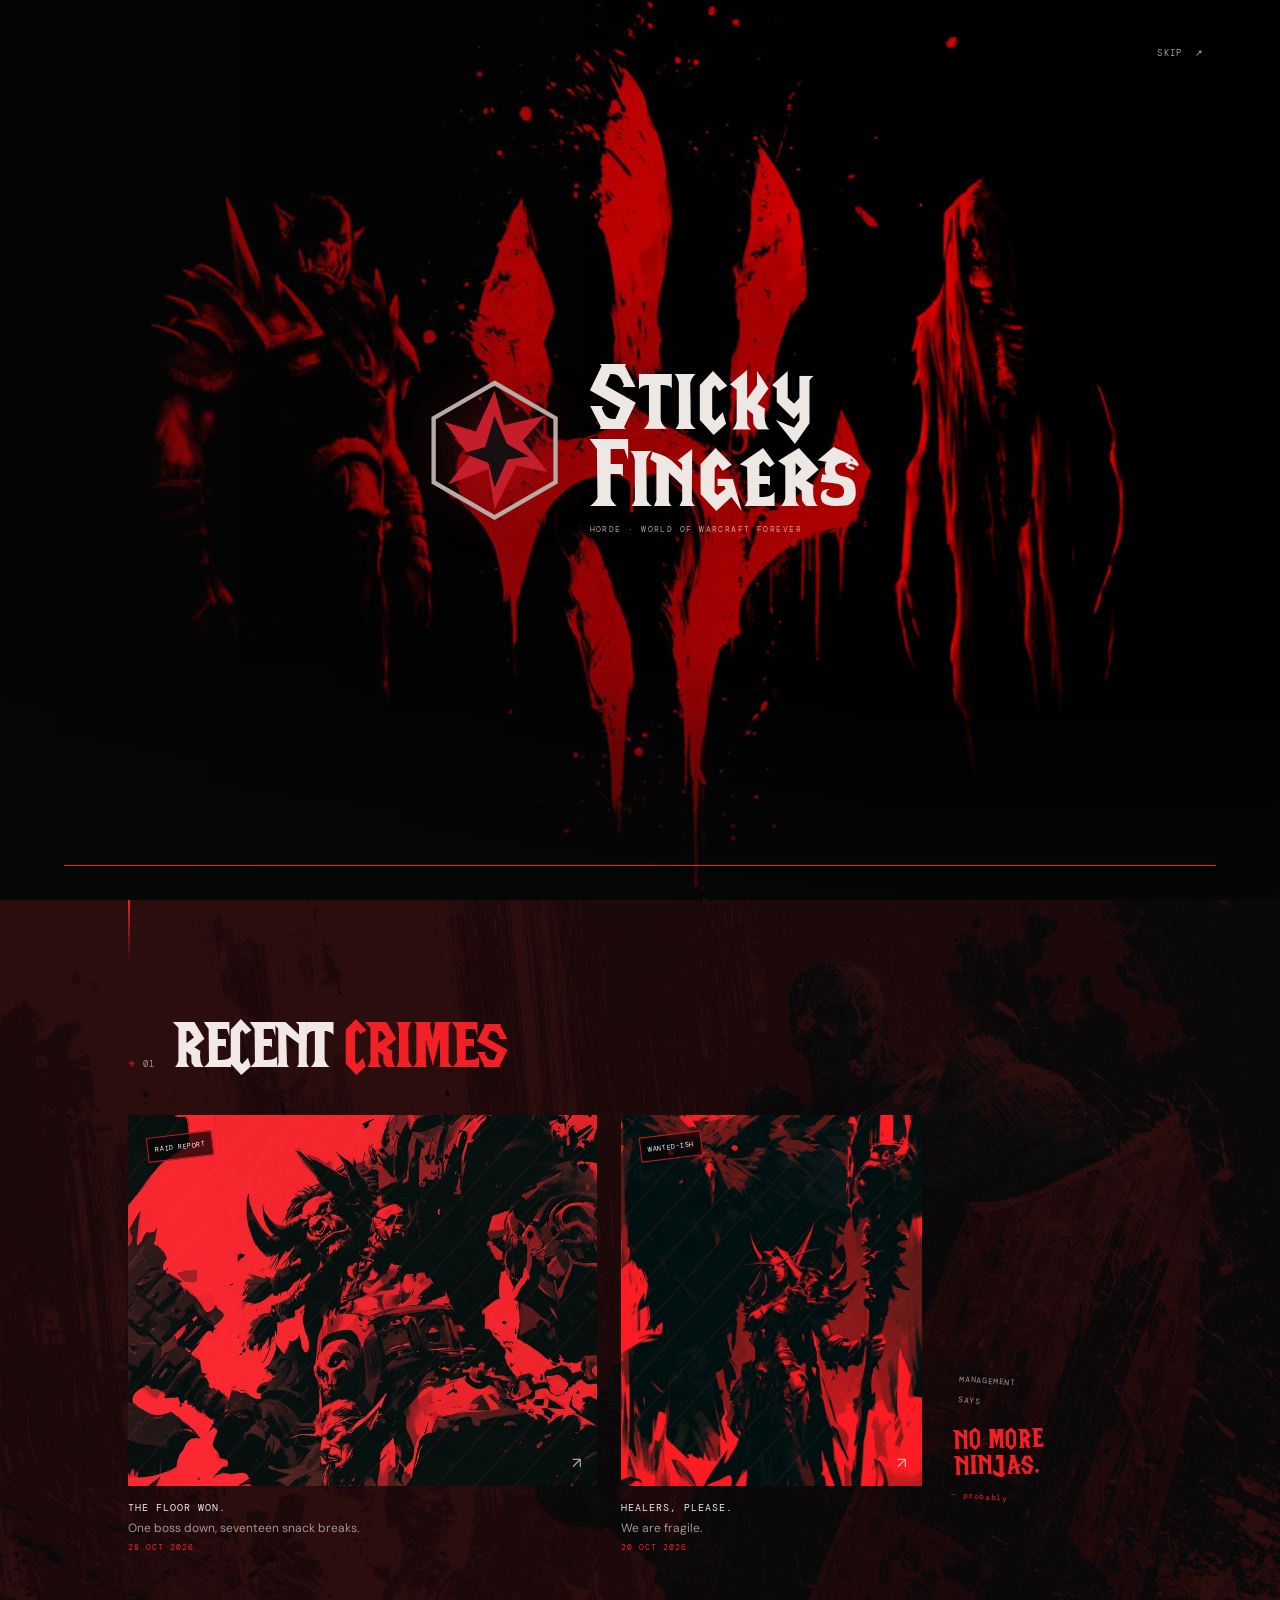
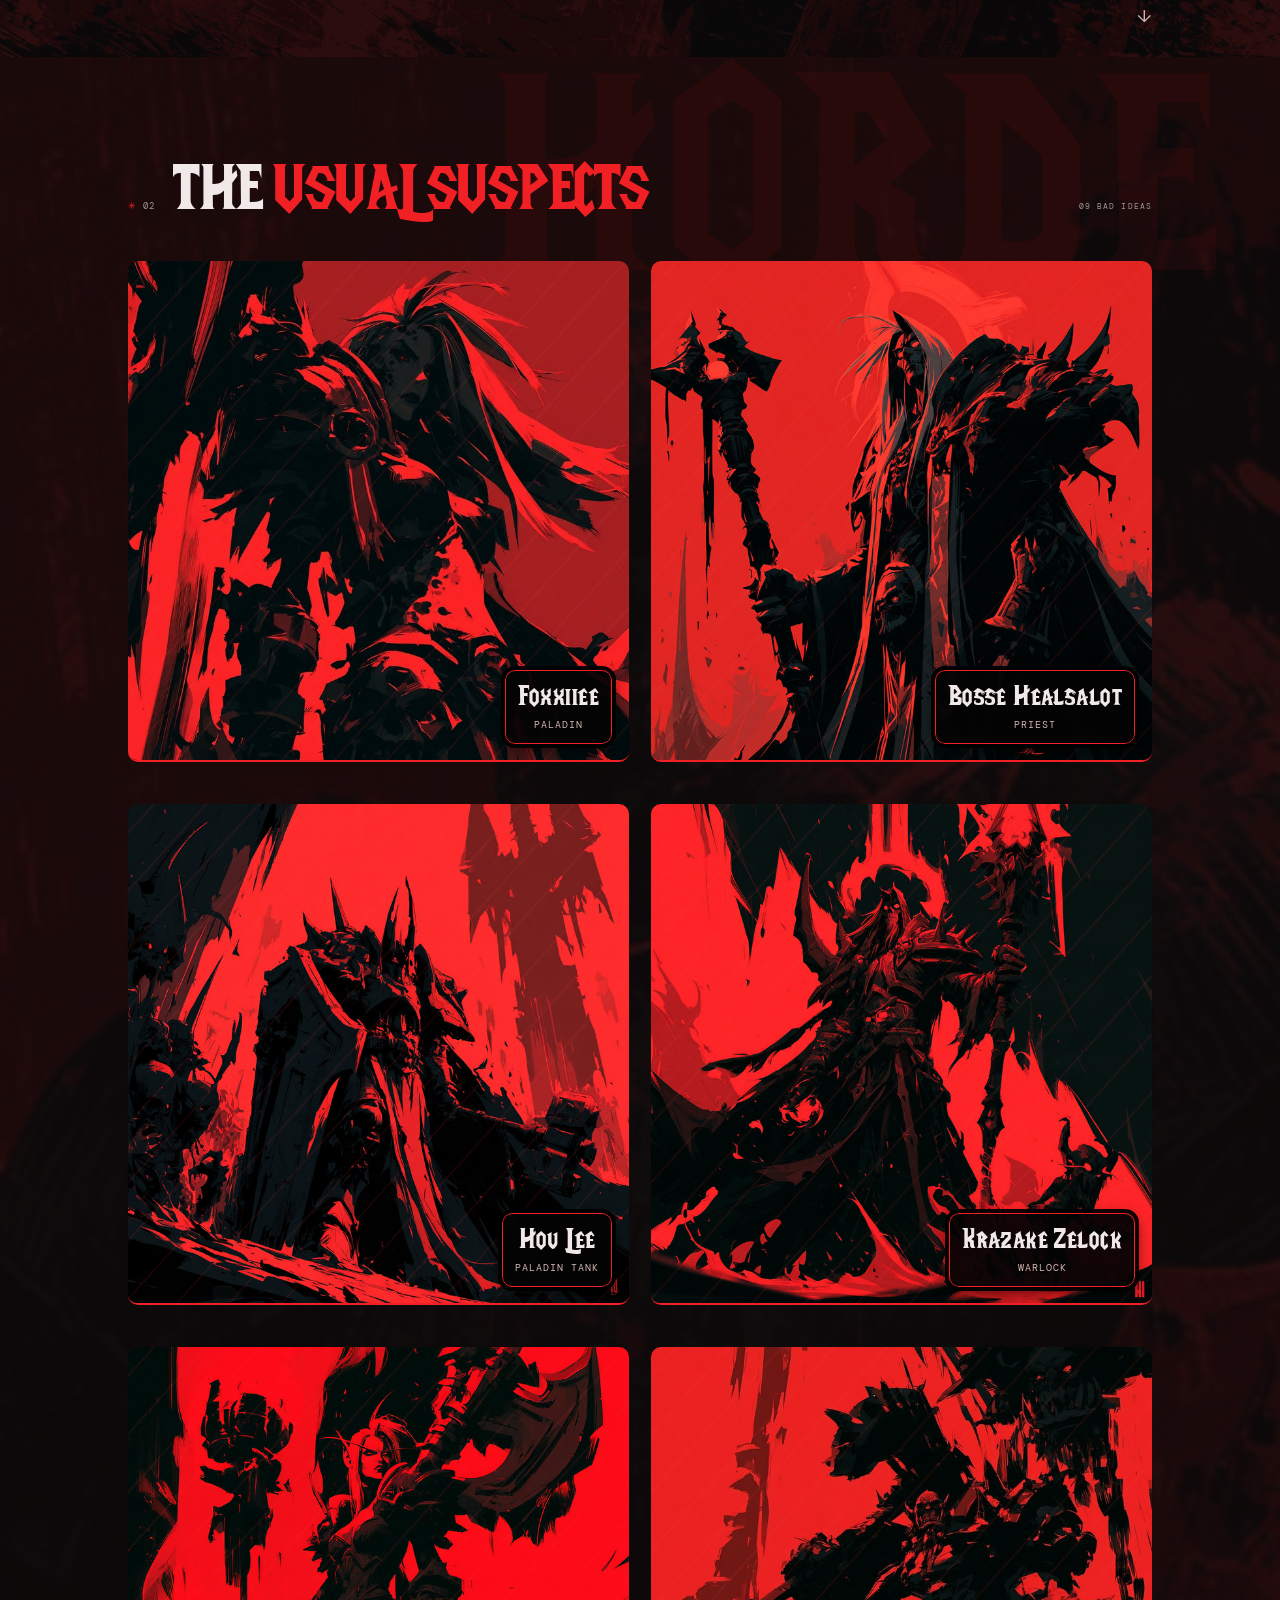
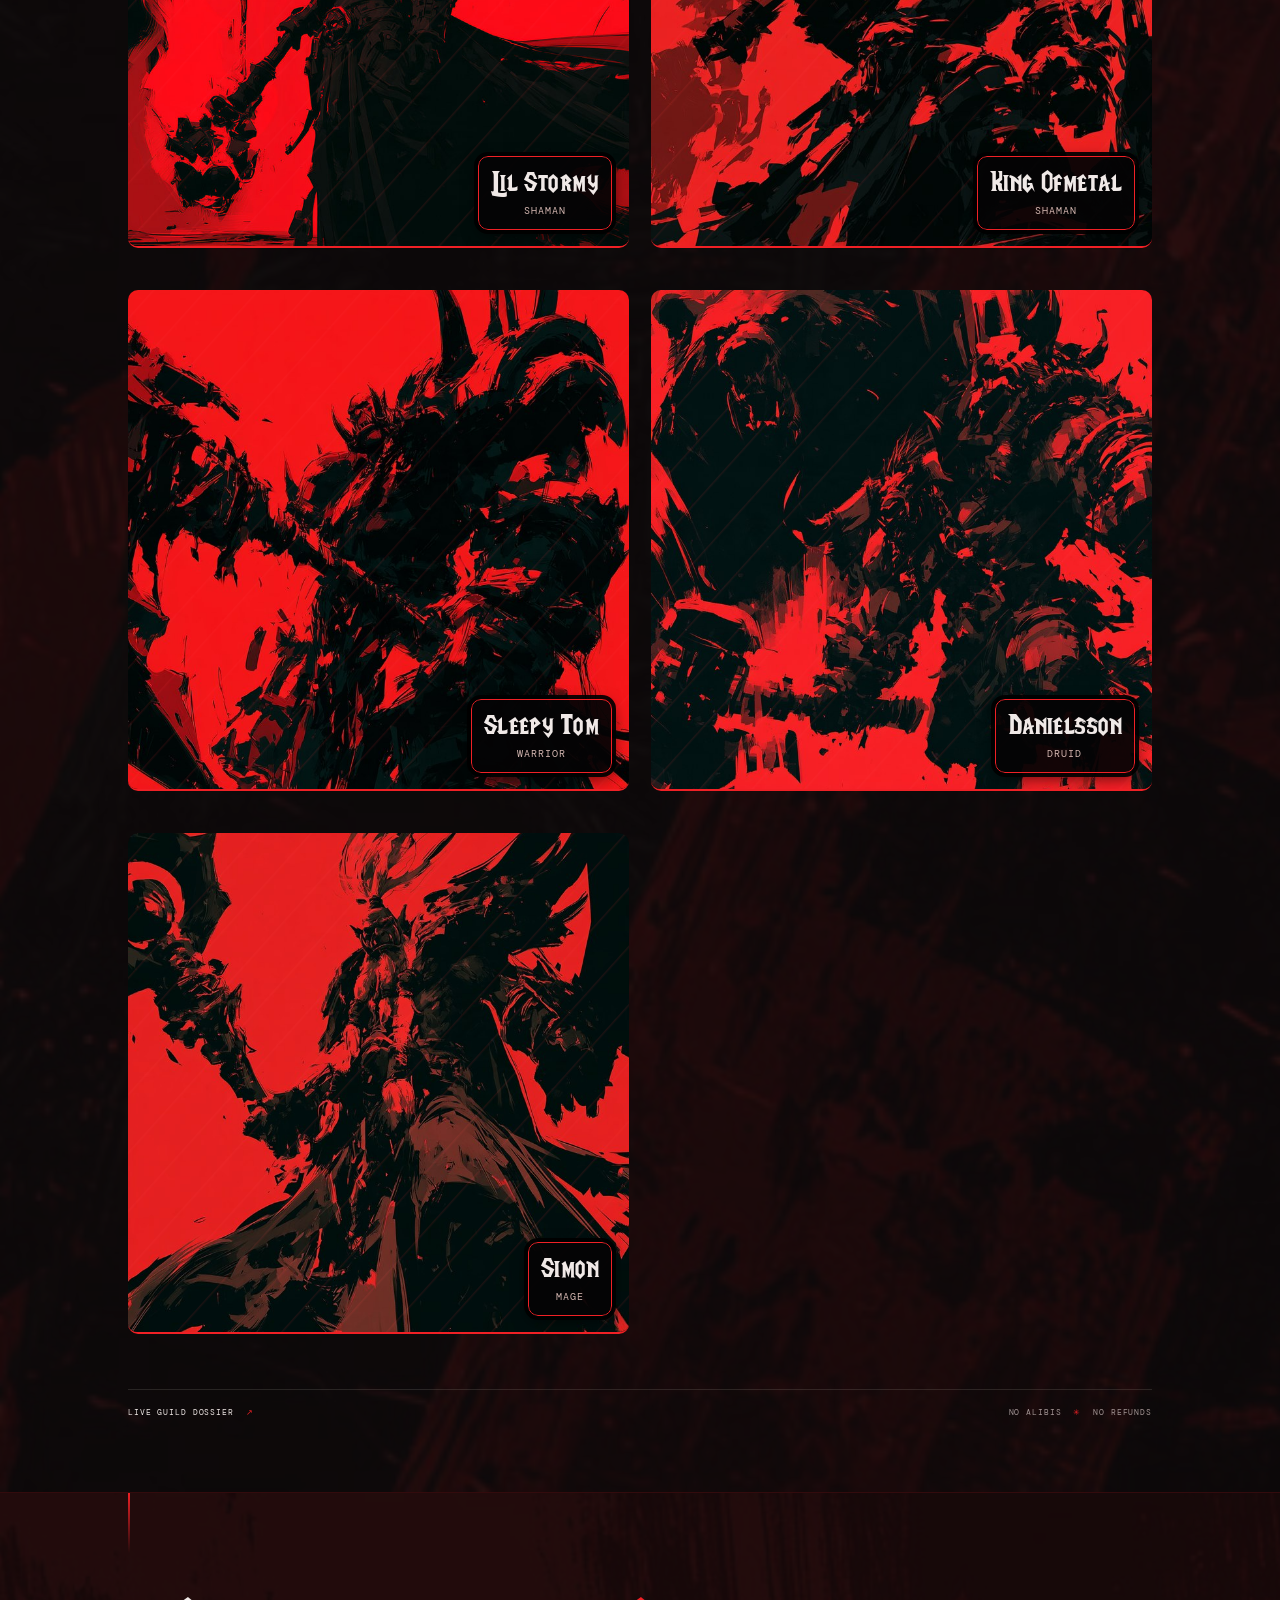
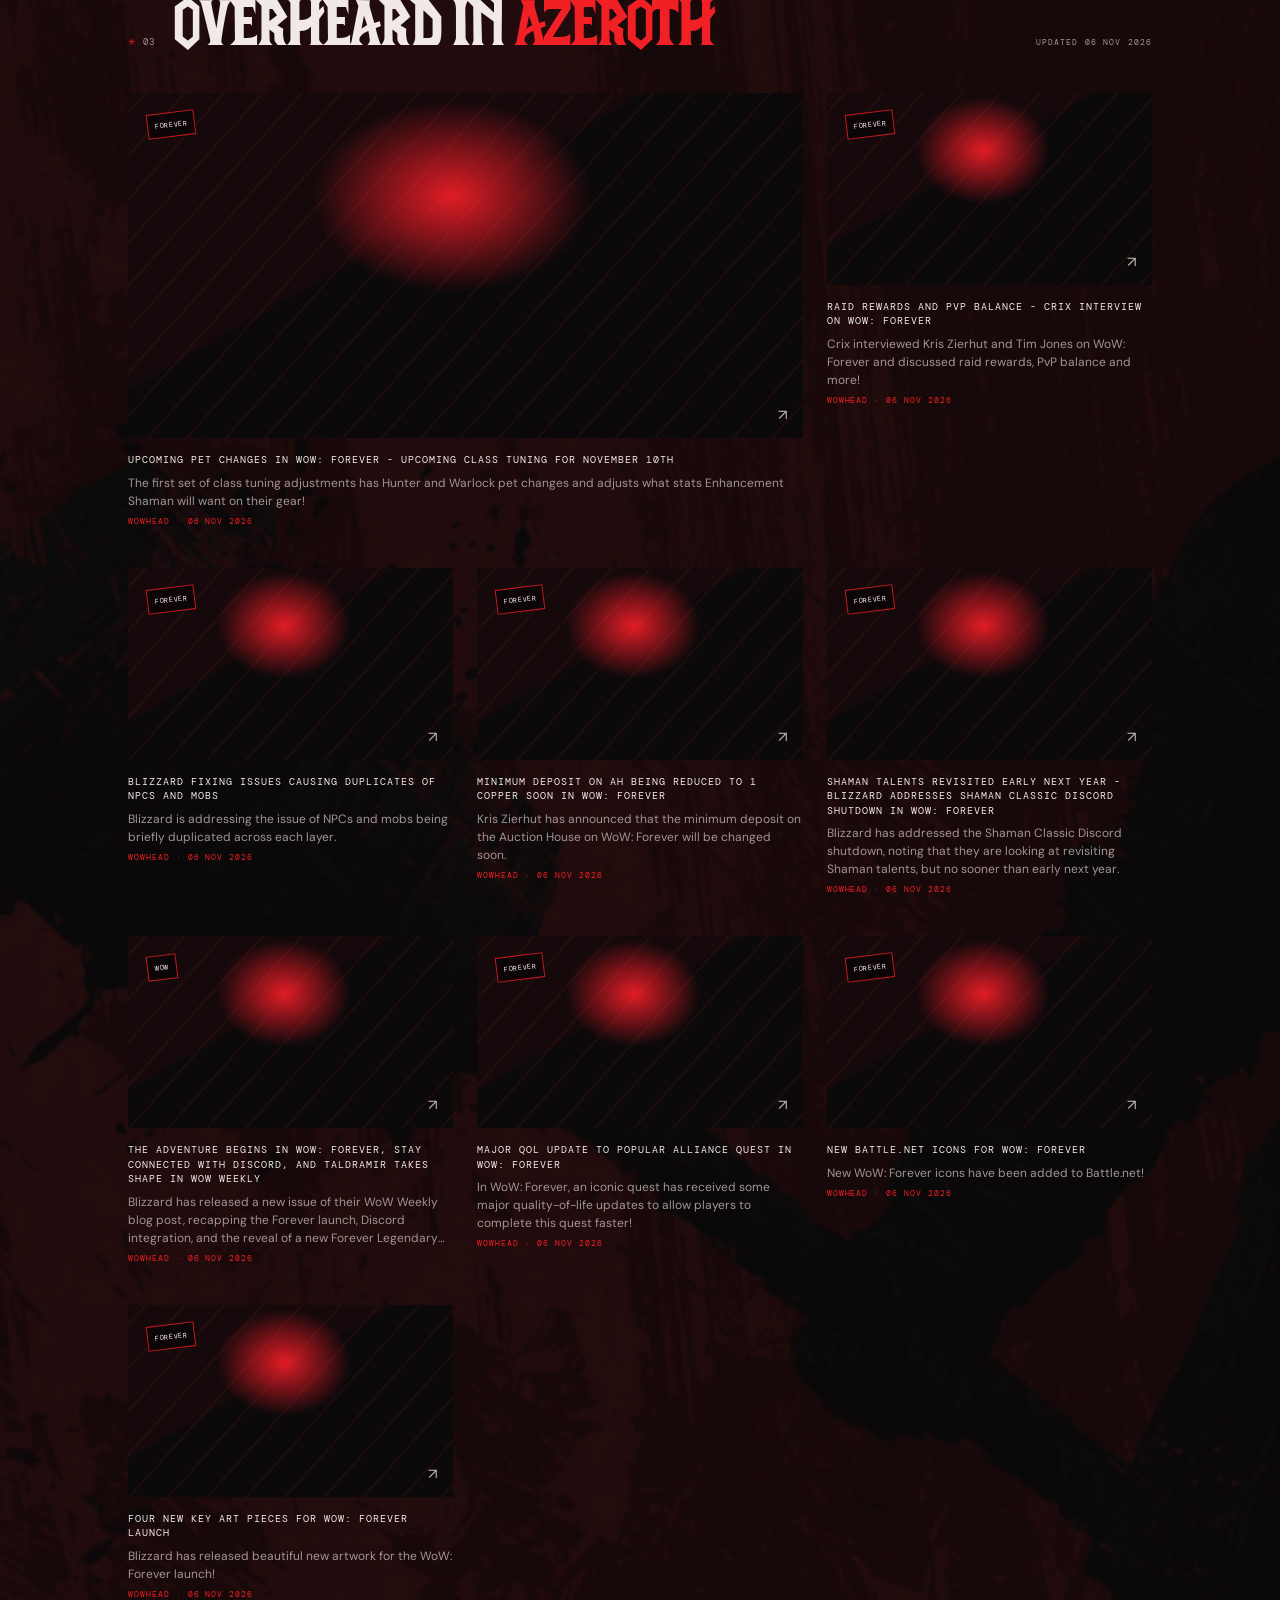
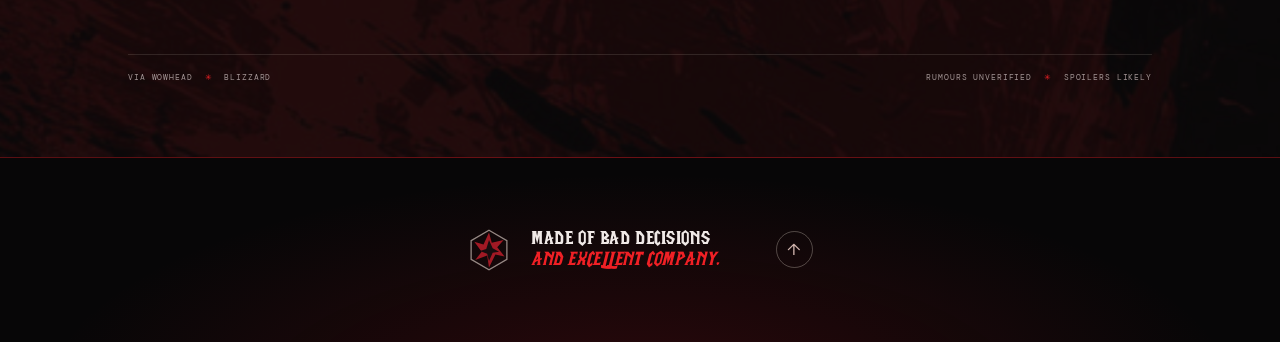
==== commit 2d11b152: "Add live guild dossier page from the Blizzard Forever API New guild.html shows Sticky Fingers Rare P" ====
--- a/index.html
+++ b/index.html
@@ -7,7 +7,7 @@
     <meta name="description" content="Sticky Fingers - Rarely Prepared. Horde guild. WoW Forever.">
     <title>Sticky Fingers - Rarely Prepared</title>
     <link rel="icon" type="image/svg+xml" href="assets/sigil.svg">
-    <link rel="stylesheet" href="styles.css?v=12">
+    <link rel="stylesheet" href="styles.css?v=13">
     <script src="script.js?v=9" defer></script>
   </head>
   <body class="intro-active">
@@ -88,7 +88,7 @@
         </div>
         <div class="crew-grid" id="crewGrid" aria-live="polite"></div>
         <p class="events-status" id="rosterStatus" role="status" aria-live="polite">Loading roster…</p>
-        <div class="crew__foot"><span>THE USUAL SUSPECTS</span><span>NO ALIBIS <i>✳</i> NO REFUNDS</span></div>
+        <div class="crew__foot"><a class="crew__dossier" href="guild.html">LIVE GUILD DOSSIER <i>↗</i></a><span>NO ALIBIS <i>✳</i> NO REFUNDS</span></div>
       </section>
 
       <section class="news" id="news" aria-labelledby="newsTitle">
--- a/styles.css
+++ b/styles.css
@@ -134,6 +134,8 @@
 .member__class { color: #d3b6b0; font: 10px/1.3 var(--mono); letter-spacing: .1em; text-transform: uppercase; }
 .crew__foot { position: relative; display: flex; justify-content: space-between; margin-top: 55px; padding-top: 17px; border-top: 1px solid rgba(232,223,208,.13); color: var(--faint); font: 8px var(--mono); letter-spacing: .11em; }
 .crew__foot i { padding: 0 6px; color: var(--rust); font-style: normal; }
+.crew__dossier { color: var(--ink); transition: color .2s; }
+.crew__dossier:hover, .crew__dossier:focus-visible { color: var(--rust); }
 
 .news { position: relative; isolation: isolate; padding: 105px max(10vw, calc((100% - 1600px) / 2)) 75px; overflow: hidden; background: #090708; border-top: 1px solid rgba(240,32,37,.18); }
 .news::before { content: ""; position: absolute; z-index: 1; top: 0; left: max(10vw, calc((100% - 1600px) / 2)); width: 2px; height: 60px; background: linear-gradient(var(--rust), transparent); }
